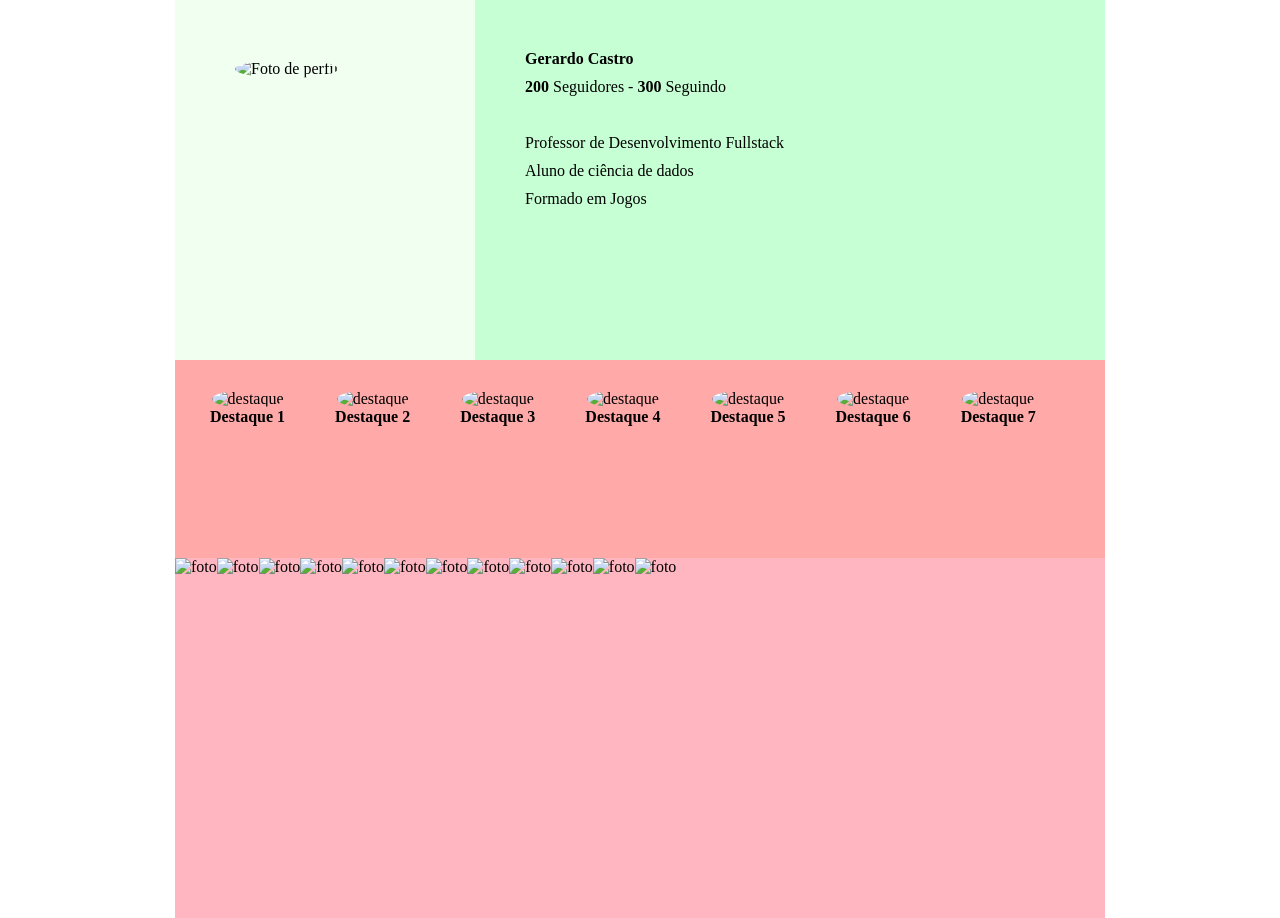
==== index.html @ 0845b9cc "Primeiro Commit" ====
<!DOCTYPE html>
<html lang="en">
<head>
    <meta charset="UTF-8">
    <meta name="viewport" content="width=device-width, initial-scale=1.0">
    <title>Instagram</title>
    <link rel="stylesheet" href="style.css">
</head>
<body>
    <div id="conteudo">
        <div id="info">
            <div id="foto">
                <img src="https://placehold.co/180" alt="Foto de perfil">
            </div>
            <div id="texto">
                <p><strong>Gerardo Castro</strong></p>
                <p><strong>200</strong> Seguidores - <strong>300</strong> Seguindo</p>
                <br>
                <p>Professor de Desenvolvimento Fullstack</p>
                <p>Aluno de ciência de dados</p>
                <p>Formado em Jogos</p>
            </div>
        </div>
        <div id="destaques">
            <div class="destaque">
                <img src="https://placehold.co/100" alt="destaque">
                <p><b>Destaque 1</b></p>
            </div>
            <div class="destaque">
                <img src="https://placehold.co/100" alt="destaque">
                <p><b>Destaque 2</b></p>
            </div>
            <div class="destaque">
                <img src="https://placehold.co/100" alt="destaque">
                <p><b>Destaque 3</b></p>
            </div>
            <div class="destaque">
                <img src="https://placehold.co/100" alt="destaque">
                <p><b>Destaque 4</b></p>
            </div>
            <div class="destaque">
                <img src="https://placehold.co/100" alt="destaque">
                <p><b>Destaque 5</b></p>
            </div>
            <div class="destaque">
                <img src="https://placehold.co/100" alt="destaque">
                <p><b>Destaque 6</b></p>
            </div>
            <div class="destaque">
                <img src="https://placehold.co/100" alt="destaque">
                <p><b>Destaque 7</b></p>
            </div>
            
        </div>
        <div id="feed">
            <div class="foto"><img src="https://placehold.co/310x400" alt="foto"></div>
            <div class="foto"><img src="https://placehold.co/310x400" alt="foto"></div>
            <div class="foto"><img src="https://placehold.co/310x400" alt="foto"></div>
            <div class="foto"><img src="https://placehold.co/310x400" alt="foto"></div>
            <div class="foto"><img src="https://placehold.co/310x400" alt="foto"></div>
            <div class="foto"><img src="https://placehold.co/310x400" alt="foto"></div>
            <div class="foto"><img src="https://placehold.co/310x400" alt="foto"></div>
            <div class="foto"><img src="https://placehold.co/310x400" alt="foto"></div>
            <div class="foto"><img src="https://placehold.co/310x400" alt="foto"></div>
            <div class="foto"><img src="https://placehold.co/310x400" alt="foto"></div>
            <div class="foto"><img src="https://placehold.co/310x400" alt="foto"></div>
            <div class="foto"><img src="https://placehold.co/310x400" alt="foto"></div>
        </div>
    </div>    
</body>
</html>
---- style.css ----
* {
  margin: 0;
  padding: 0;
  box-sizing: border-box;
}

#conteudo {
    width: 930px;
    /* height: 100vh; */
    margin: 0 auto;
    background-color: rgb(222, 238, 252);
}

#info {
    width: 100%;
    height: 40vh;
    background-color: cornsilk;
    display: flex;
}

#foto {
    width: 300px;
    background-color: honeydew;

    img {
        width: 180px;
        border-radius: 50%;
        margin: 60px;
    }
}

#texto {
    background-color: rgb(199, 255, 212);
    width: 630px;
    height: 40vh;
    padding: 40px;
    p {
        margin: 10px;
    }
}

#destaques {
    width: 100%;
    height: 22vh;
    background-color: rgb(255, 169, 169);
    display: flex;
    padding: 10px;
}

.destaque {
    padding: 20px 25px;
    text-align: center;
    img {
        width: 80px;
        border-radius: 50%;
    }
}

#feed {
    width: 100%;
    height: 40vh;
    background-color: lightpink;
    display: flex;
    flex-wrap: wrap;
    .foto {
        
    }
}
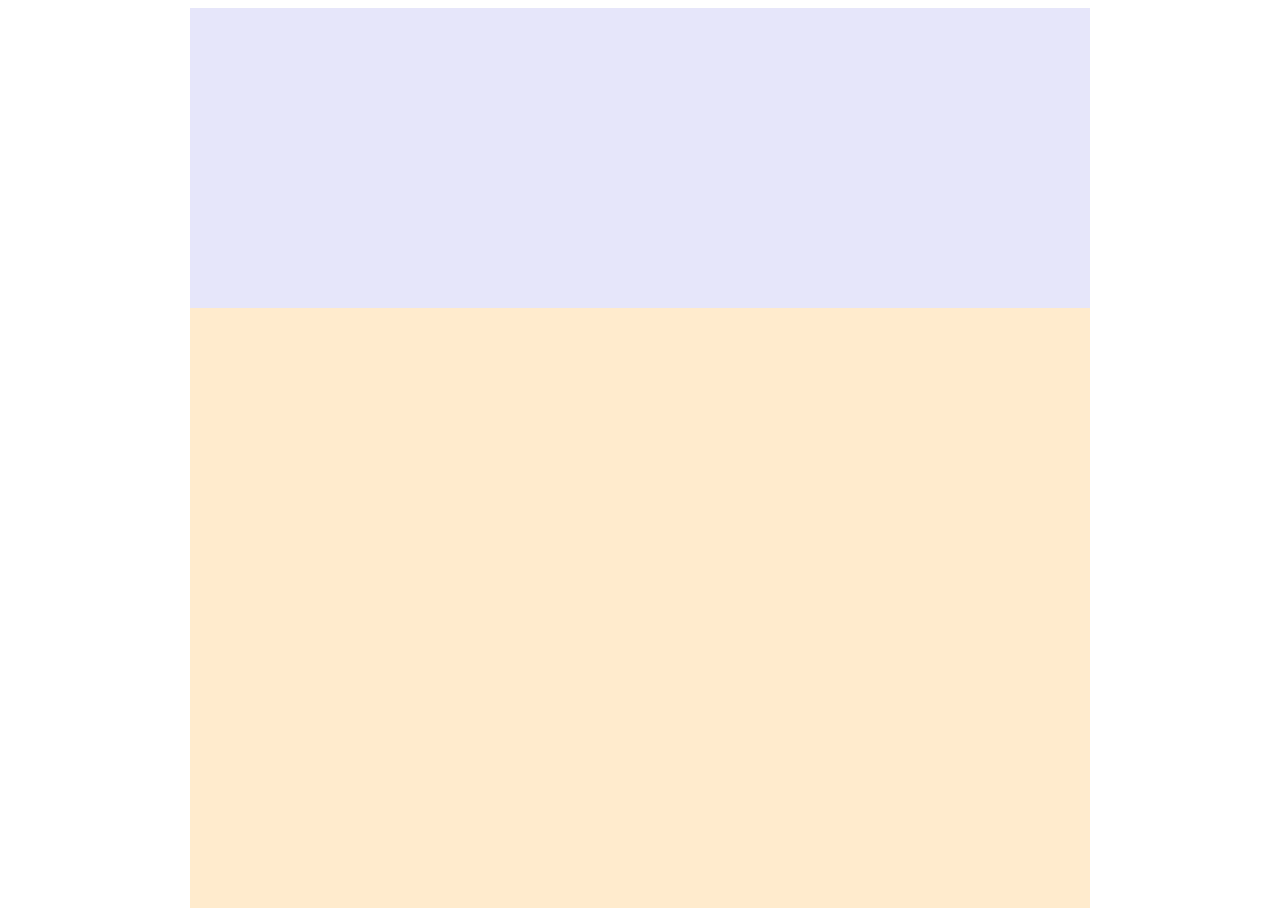
==== commit 1b541562: "primeira seção configurada" ====
--- a/index.html
+++ b/index.html
@@ -8,64 +8,9 @@
 </head>
 <body>
     <div id="conteudo">
-        <div id="info">
-            <div id="foto">
-                <img src="https://placehold.co/180" alt="Foto de perfil">
-            </div>
-            <div id="texto">
-                <p><strong>Gerardo Castro</strong></p>
-                <p><strong>200</strong> Seguidores - <strong>300</strong> Seguindo</p>
-                <br>
-                <p>Professor de Desenvolvimento Fullstack</p>
-                <p>Aluno de ciência de dados</p>
-                <p>Formado em Jogos</p>
-            </div>
-        </div>
-        <div id="destaques">
-            <div class="destaque">
-                <img src="https://placehold.co/100" alt="destaque">
-                <p><b>Destaque 1</b></p>
-            </div>
-            <div class="destaque">
-                <img src="https://placehold.co/100" alt="destaque">
-                <p><b>Destaque 2</b></p>
-            </div>
-            <div class="destaque">
-                <img src="https://placehold.co/100" alt="destaque">
-                <p><b>Destaque 3</b></p>
-            </div>
-            <div class="destaque">
-                <img src="https://placehold.co/100" alt="destaque">
-                <p><b>Destaque 4</b></p>
-            </div>
-            <div class="destaque">
-                <img src="https://placehold.co/100" alt="destaque">
-                <p><b>Destaque 5</b></p>
-            </div>
-            <div class="destaque">
-                <img src="https://placehold.co/100" alt="destaque">
-                <p><b>Destaque 6</b></p>
-            </div>
-            <div class="destaque">
-                <img src="https://placehold.co/100" alt="destaque">
-                <p><b>Destaque 7</b></p>
-            </div>
-            
-        </div>
-        <div id="feed">
-            <div class="foto"><img src="https://placehold.co/310x400" alt="foto"></div>
-            <div class="foto"><img src="https://placehold.co/310x400" alt="foto"></div>
-            <div class="foto"><img src="https://placehold.co/310x400" alt="foto"></div>
-            <div class="foto"><img src="https://placehold.co/310x400" alt="foto"></div>
-            <div class="foto"><img src="https://placehold.co/310x400" alt="foto"></div>
-            <div class="foto"><img src="https://placehold.co/310x400" alt="foto"></div>
-            <div class="foto"><img src="https://placehold.co/310x400" alt="foto"></div>
-            <div class="foto"><img src="https://placehold.co/310x400" alt="foto"></div>
-            <div class="foto"><img src="https://placehold.co/310x400" alt="foto"></div>
-            <div class="foto"><img src="https://placehold.co/310x400" alt="foto"></div>
-            <div class="foto"><img src="https://placehold.co/310x400" alt="foto"></div>
-            <div class="foto"><img src="https://placehold.co/310x400" alt="foto"></div>
-        </div>
-    </div>    
+        <div id="cabecalho"></div>
+        <div id="destaques"></div>
+        <div id="feed"></div>
+    </div>
 </body>
 </html>
--- a/style.css
+++ b/style.css
@@ -1,69 +1,12 @@
-* {
-  margin: 0;
-  padding: 0;
-  box-sizing: border-box;
+#conteudo {
+    width: 900px;
+    height: 900px;
+    background-color: blanchedalmond;
+    margin: 0 auto;
 }
 
-#conteudo {
-    width: 930px;
-    /* height: 100vh; */
-    margin: 0 auto;
-    background-color: rgb(222, 238, 252);
-}
-
-#info {
-    width: 100%;
-    height: 40vh;
-    background-color: cornsilk;
-    display: flex;
-}
-
-#foto {
-    width: 300px;
-    background-color: honeydew;
-
-    img {
-        width: 180px;
-        border-radius: 50%;
-        margin: 60px;
-    }
-}
-
-#texto {
-    background-color: rgb(199, 255, 212);
-    width: 630px;
-    height: 40vh;
-    padding: 40px;
-    p {
-        margin: 10px;
-    }
-}
-
-#destaques {
-    width: 100%;
-    height: 22vh;
-    background-color: rgb(255, 169, 169);
-    display: flex;
-    padding: 10px;
-}
-
-.destaque {
-    padding: 20px 25px;
-    text-align: center;
-    img {
-        width: 80px;
-        border-radius: 50%;
-    }
-}
-
-#feed {
-    width: 100%;
-    height: 40vh;
-    background-color: lightpink;
-    display: flex;
-    flex-wrap: wrap;
-    .foto {
-        
-    }
-}
-
+#cabecalho {
+    width: 900px;
+    height: 300px;
+    background-color: lavender;
+}
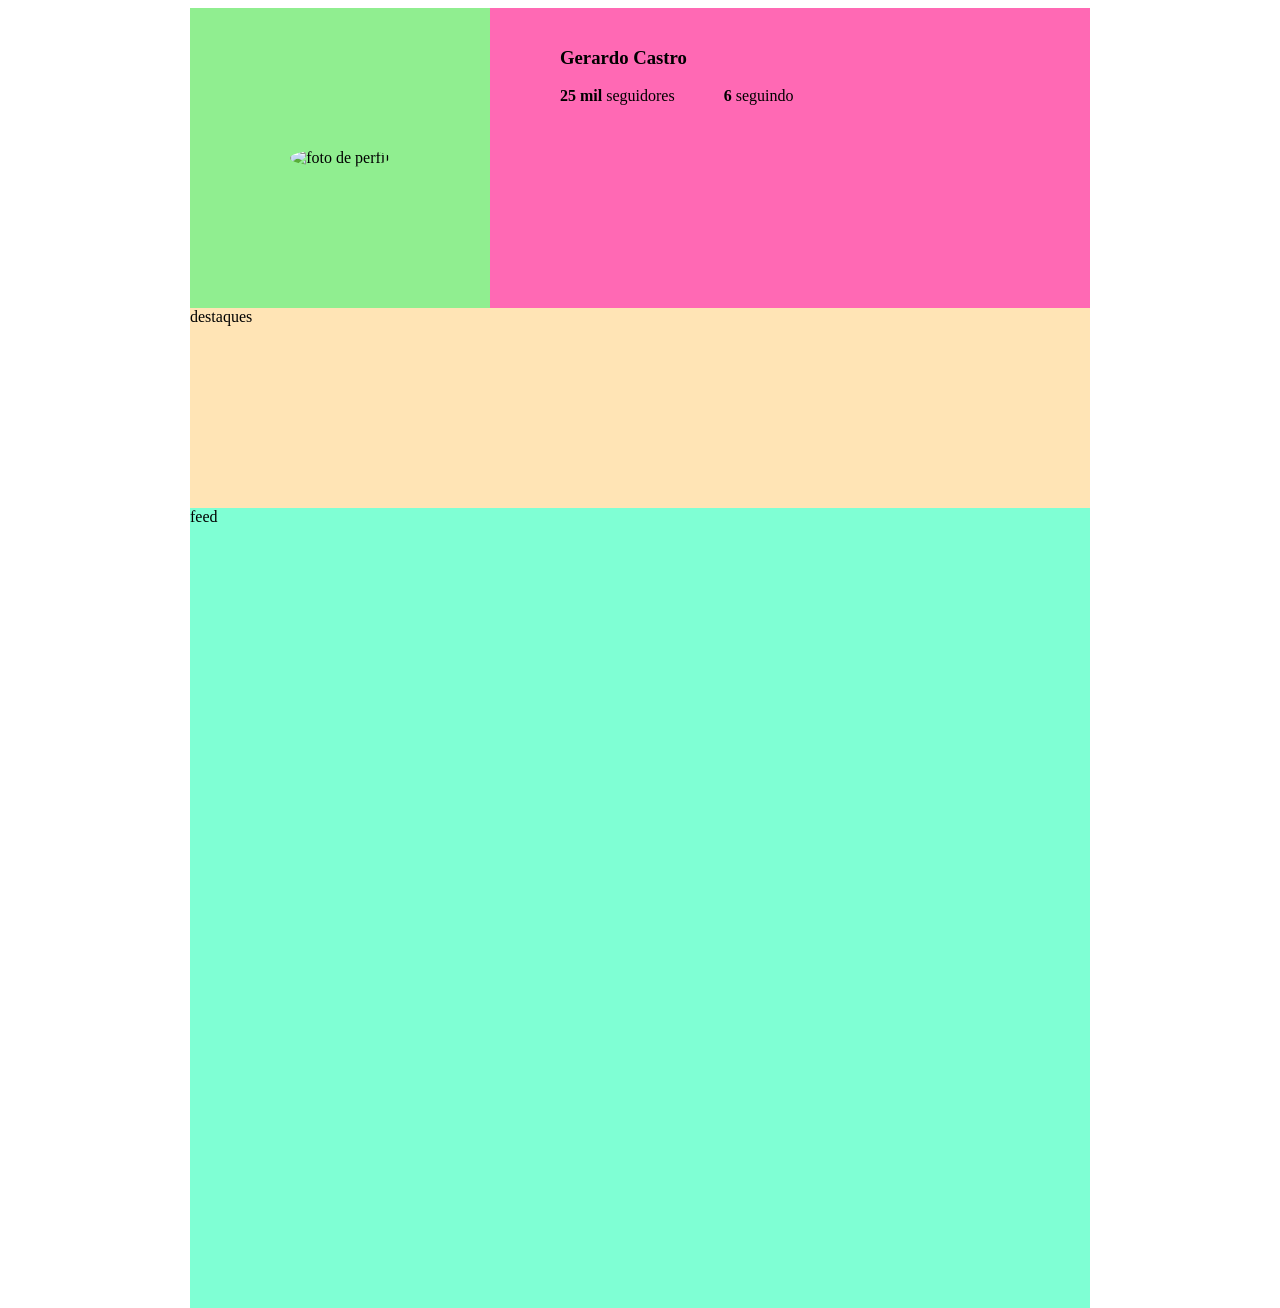
==== commit 9a78fe52: "foto de perfil e texto de perfil" ====
--- a/index.html
+++ b/index.html
@@ -1,16 +1,27 @@
 <!DOCTYPE html>
 <html lang="en">
+
 <head>
     <meta charset="UTF-8">
     <meta name="viewport" content="width=device-width, initial-scale=1.0">
     <title>Instagram</title>
     <link rel="stylesheet" href="style.css">
 </head>
+
 <body>
-    <div id="conteudo">
-        <div id="cabecalho"></div>
-        <div id="destaques"></div>
-        <div id="feed"></div>
+    <div class="secao" id="conteudo">
+        <div class="secao" id="cabecalho">
+            <div id="fotodeperfil">
+                <img src="https://placehold.co/200" alt="foto de perfil">
+            </div>
+            <div id="textodeperfil">
+                <h3>Gerardo Castro</h3>
+                <p><strong>25 mil</strong> <span id="seguidores">seguidores</span> <strong>6</strong> seguindo</p>
+            </div>
+        </div>
+        <div class="secao" id="destaques">destaques</div>
+        <div class="secao" id="feed">feed</div>
     </div>
 </body>
+
 </html>
--- a/style.css
+++ b/style.css
@@ -1,12 +1,51 @@
 #conteudo {
-    width: 900px;
     height: 900px;
     background-color: blanchedalmond;
     margin: 0 auto;
 }
 
 #cabecalho {
-    width: 900px;
     height: 300px;
     background-color: lavender;
+    display: flex;
+}
+
+#destaques {
+    height: 200px;
+    background-color: moccasin;
+}
+
+#feed {
+    height: 800px;
+    background-color: aquamarine;
+}
+
+.secao {
+    width: 900px;
+}
+
+#fotodeperfil {
+    width: 300px;
+    height: 300px;
+    background-color: lightgreen;
+    display: flex;
+    align-items: center;
+    justify-content: center;
+}
+
+#textodeperfil {
+    width: 600px;
+    height: 300px;
+    background-color: hotpink;
+    box-sizing: border-box;
+    padding: 20px 70px;
+}
+
+img {
+    border-radius: 50%;
+}
+
+#seguidores {
+    margin-right: 45px;
+    
 }
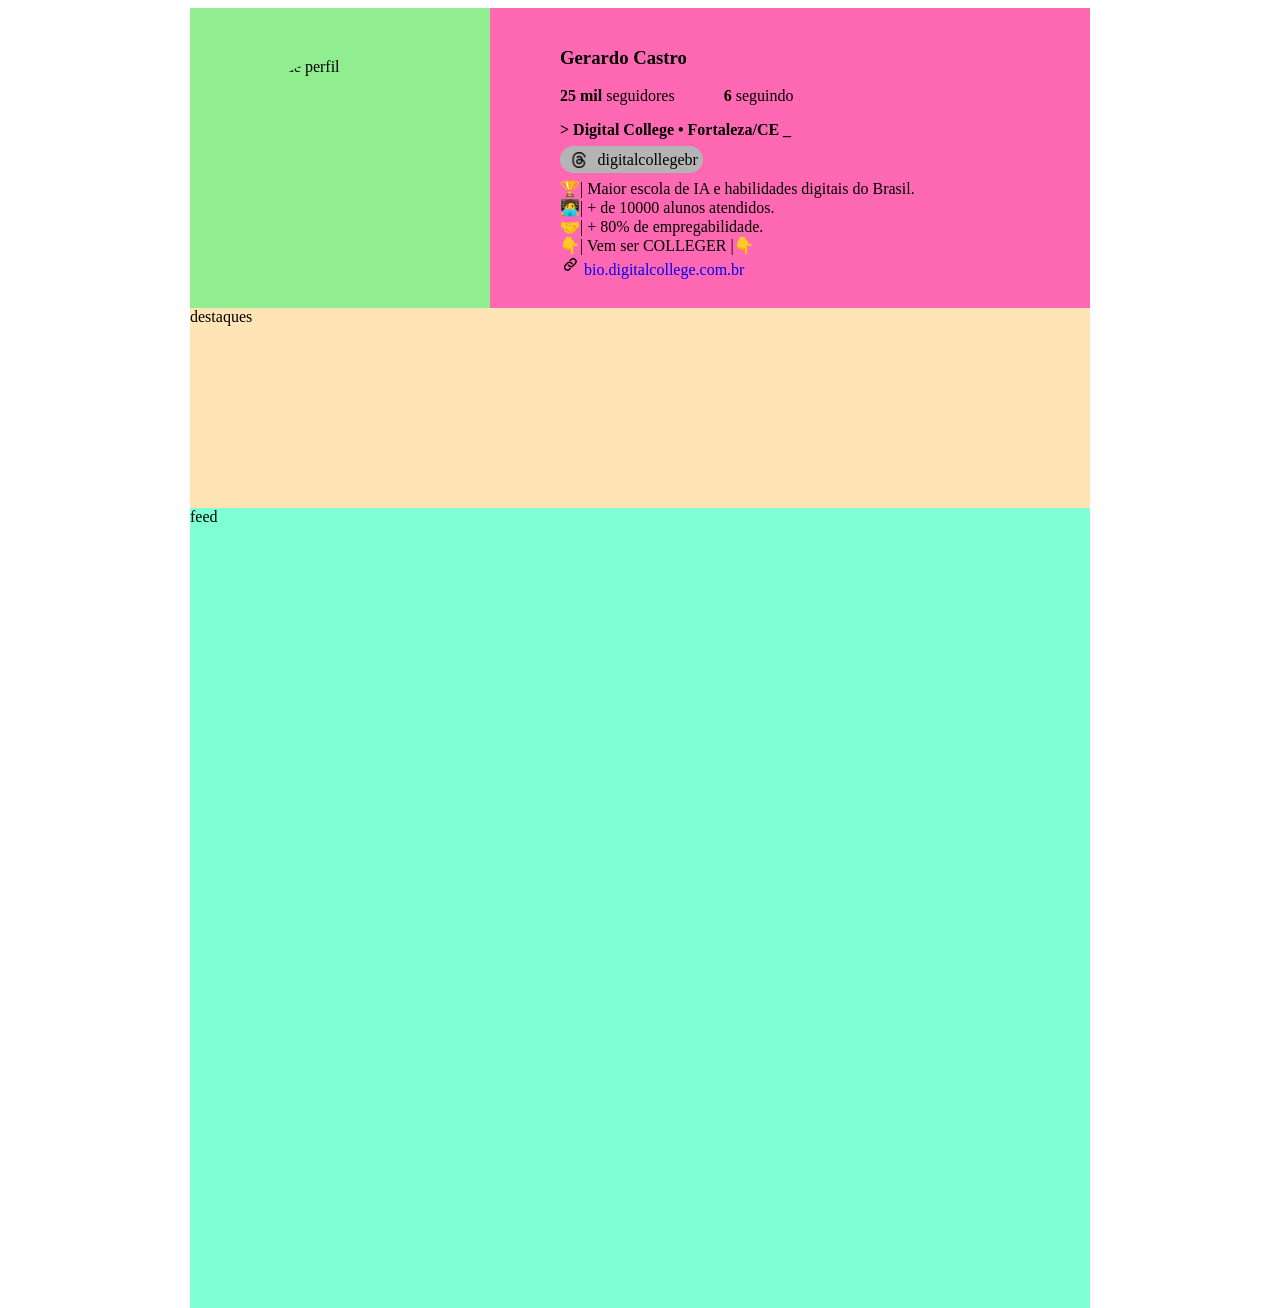
==== commit 8f9ffc82: "texto de perfil" ====
--- a/index.html
+++ b/index.html
@@ -17,6 +17,18 @@
             <div id="textodeperfil">
                 <h3>Gerardo Castro</h3>
                 <p><strong>25 mil</strong> <span id="seguidores">seguidores</span> <strong>6</strong> seguindo</p>
+                <p class="quasejuntinho"><b>> Digital College • Fortaleza/CE _</b></p>
+                <p class="juntinhos" id="paidapill">
+                    <span id="pill">
+                        <img src="Threads-Logo.png" alt="threads-logo" height="16">
+                        digitalcollegebr</span>
+                </p>
+                <p class="juntinhos">🏆| Maior escola de IA e habilidades digitais do Brasil.</p>
+                <p class="juntinhos">🧑‍💻| + de 10000 alunos atendidos.</p>
+                <p class="juntinhos">🤝| + 80% de empregabilidade.</p>
+                <p class="juntinhos">👇| Vem ser COLLEGER |👇</p>
+                <a class="juntinhos" href="bio.digitalcollege.com.br">
+                    <i id="icone-link"></i> bio.digitalcollege.com.br</a>
             </div>
         </div>
         <div class="secao" id="destaques">destaques</div>
--- a/style.css
+++ b/style.css
@@ -41,11 +41,47 @@
     padding: 20px 70px;
 }
 
-img {
+#fotodeperfil img {
     border-radius: 50%;
+    width: 200px;
+    height: 200px;
 }
 
 #seguidores {
     margin-right: 45px;
-    
+}
+
+.juntinhos {
+    margin: 0;
+}
+
+.quasejuntinho {
+    margin-bottom: 0;
+}
+
+#pill {
+    background-color: rgb(180, 180, 180);
+    border-radius: 15px;
+    padding: 5px;
+
+    img {
+        position: relative;
+        top: 3px;
+    }
+}
+
+#paidapill {
+    margin: 10px 0;
+}
+
+#icone-link {
+    width: 20px;
+    height: 20px;
+    display: inline-block;
+    background-size: 20px;
+    background-image: url('link-icon-png-14.png');
+}
+
+a {
+    text-decoration: none;
 }
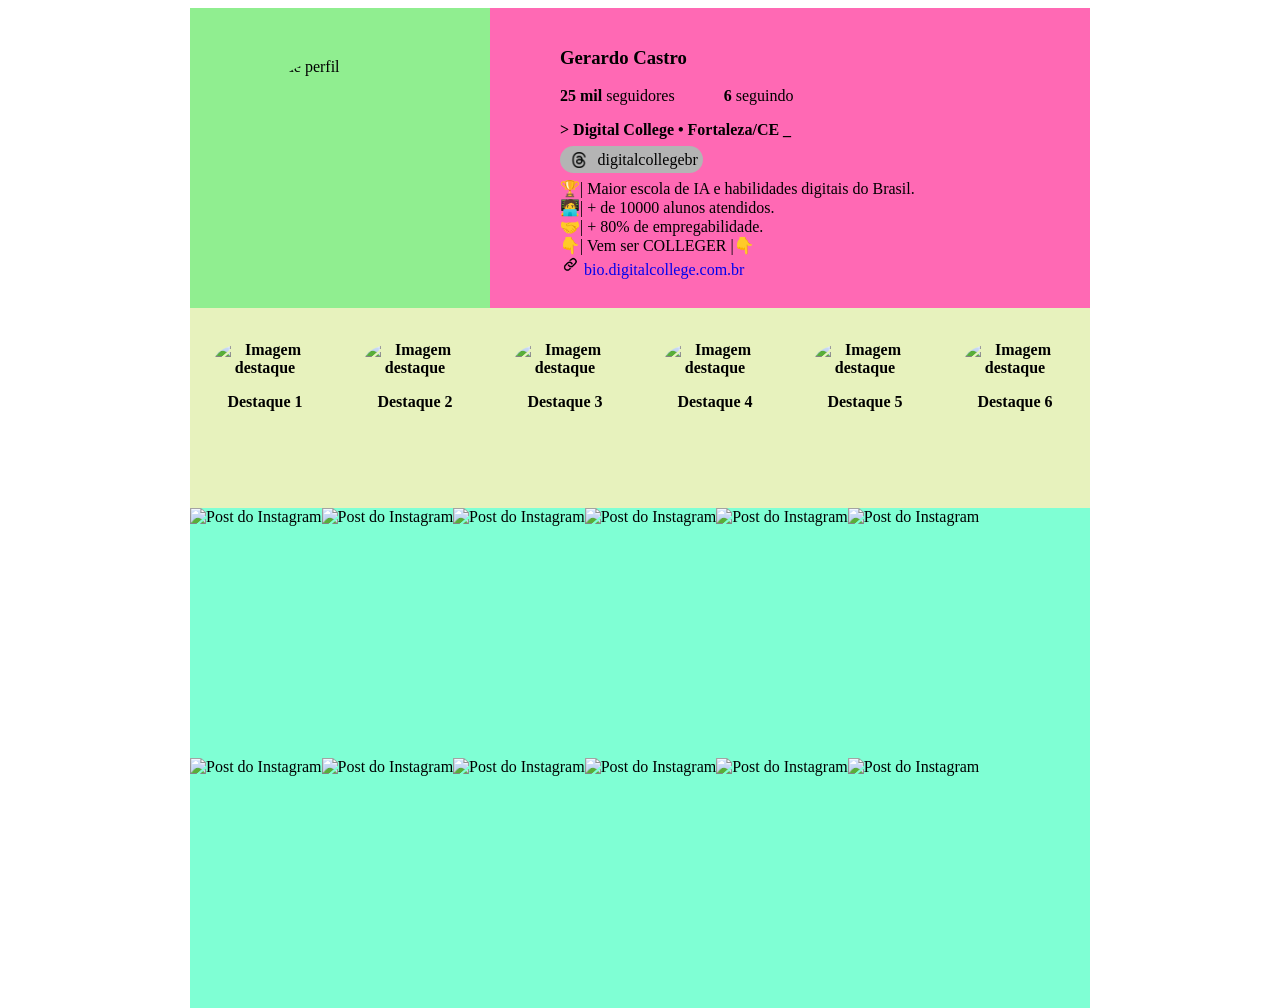
==== commit d33293cf: "Destaques e Feed" ====
--- a/index.html
+++ b/index.html
@@ -1,5 +1,5 @@
 <!DOCTYPE html>
-<html lang="en">
+<html lang="pt-br">
 
 <head>
     <meta charset="UTF-8">
@@ -28,11 +28,50 @@
                 <p class="juntinhos">🤝| + 80% de empregabilidade.</p>
                 <p class="juntinhos">👇| Vem ser COLLEGER |👇</p>
                 <a class="juntinhos" href="bio.digitalcollege.com.br">
-                    <i id="icone-link"></i> bio.digitalcollege.com.br</a>
+                    <i id="icone-link"></i> bio.digitalcollege.com.br
+                </a>
             </div>
         </div>
-        <div class="secao" id="destaques">destaques</div>
-        <div class="secao" id="feed">feed</div>
+        <div class="secao" id="destaques">
+            <div class="destaque">
+                <img src="https://placehold.co/100x100" alt="Imagem destaque">
+                <p>Destaque 1</p>
+            </div>
+            <div class="destaque">
+                <img src="https://placehold.co/100x100" alt="Imagem destaque">
+                <p>Destaque 2</p>
+            </div>
+            <div class="destaque">
+                <img src="https://placehold.co/100x100" alt="Imagem destaque">
+                <p>Destaque 3</p>
+            </div>
+            <div class="destaque">
+                <img src="https://placehold.co/100x100" alt="Imagem destaque">
+                <p>Destaque 4</p>
+            </div>
+            <div class="destaque">
+                <img src="https://placehold.co/100x100" alt="Imagem destaque">
+                <p>Destaque 5</p>
+            </div>
+            <div class="destaque">
+                <img src="https://placehold.co/100x100" alt="Imagem destaque">
+                <p>Destaque 6</p>
+            </div>
+        </div>
+        <div class="secao" id="feed">
+            <div class="post"><img src="https://placehold.co/290x400" alt="Post do Instagram"></div>
+            <div class="post"><img src="https://placehold.co/290x400" alt="Post do Instagram"></div>
+            <div class="post"><img src="https://placehold.co/290x400" alt="Post do Instagram"></div>
+            <div class="post"><img src="https://placehold.co/290x400" alt="Post do Instagram"></div>
+            <div class="post"><img src="https://placehold.co/290x400" alt="Post do Instagram"></div>
+            <div class="post"><img src="https://placehold.co/290x400" alt="Post do Instagram"></div>
+            <div class="post"><img src="https://placehold.co/290x400" alt="Post do Instagram"></div>
+            <div class="post"><img src="https://placehold.co/290x400" alt="Post do Instagram"></div>
+            <div class="post"><img src="https://placehold.co/290x400" alt="Post do Instagram"></div>
+            <div class="post"><img src="https://placehold.co/290x400" alt="Post do Instagram"></div>
+            <div class="post"><img src="https://placehold.co/290x400" alt="Post do Instagram"></div>
+            <div class="post"><img src="https://placehold.co/290x400" alt="Post do Instagram"></div>
+        </div>
     </div>
 </body>
 
--- a/style.css
+++ b/style.css
@@ -13,6 +13,7 @@
 #destaques {
     height: 200px;
     background-color: moccasin;
+    display: flex;
 }
 
 #feed {
@@ -84,4 +85,24 @@
 
 a {
     text-decoration: none;
+}
+
+.destaque {
+    height: 200px;
+    width: 150px;
+    background-color: rgb(231, 242, 189);
+    padding: 33px 25px;
+    box-sizing: border-box;
+    text-align: center;
+    font-weight: 600;
+
+    img {
+        border-radius: 50%;
+    }
+}
+
+#feed {
+    display: flex;
+    flex-wrap: wrap;
+    height: 500px;
 }
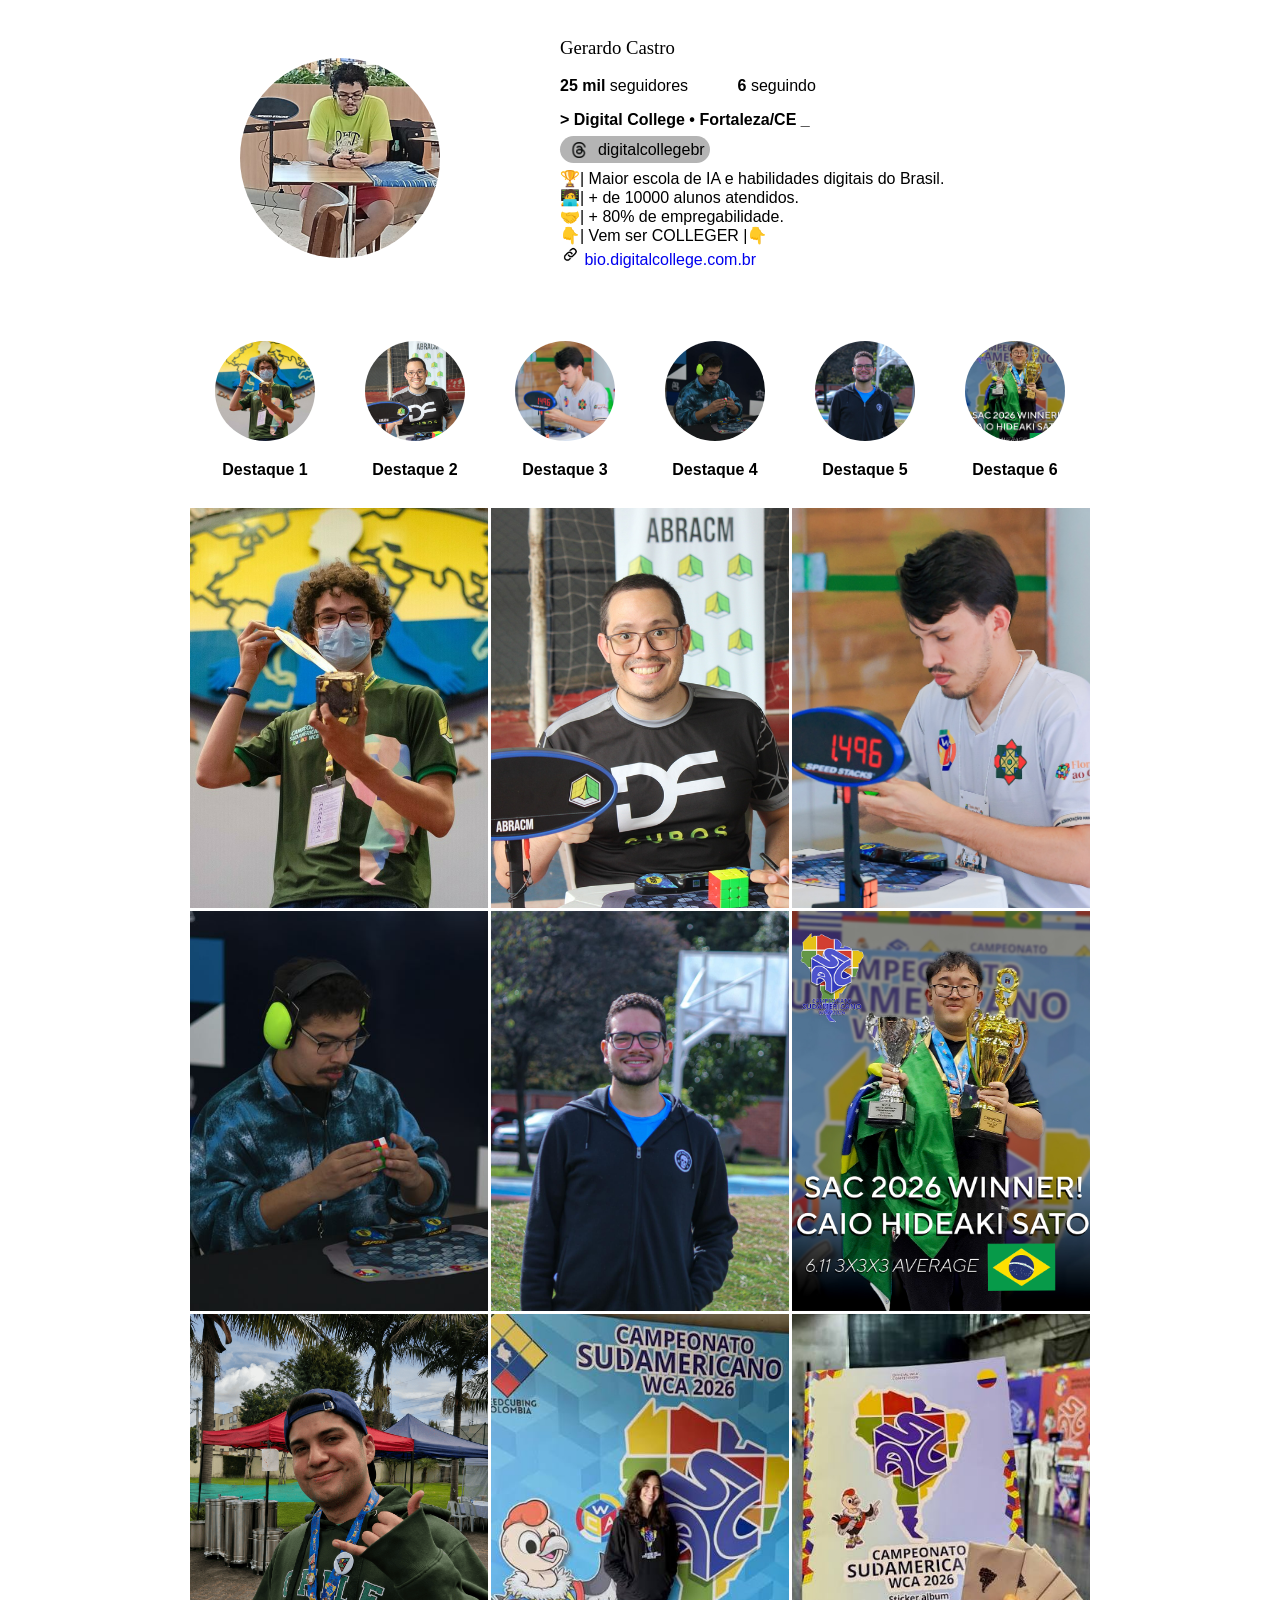
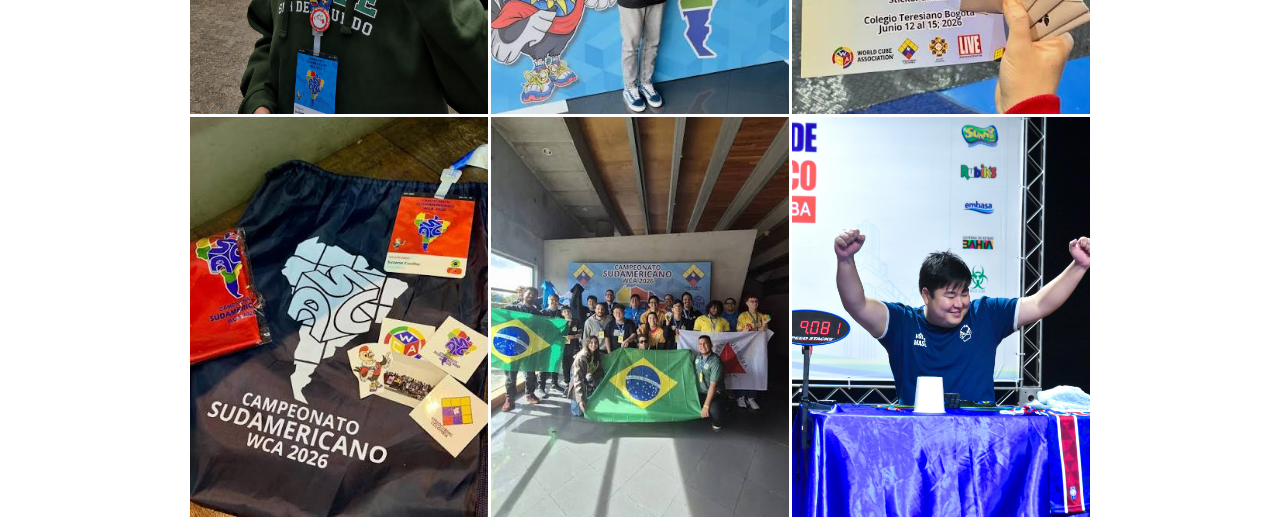
==== commit 49488f34: "finalizamos o site" ====
--- a/index.html
+++ b/index.html
@@ -2,17 +2,21 @@
 <html lang="pt-br">
 
 <head>
+    <link rel="preconnect" href="https://fonts.googleapis.com">
+    <link rel="preconnect" href="https://fonts.gstatic.com" crossorigin>
+    <link href="https://fonts.googleapis.com/css2?family=Permanent+Marker&family=UnifrakturMaguntia&display=swap" rel="stylesheet">
     <meta charset="UTF-8">
     <meta name="viewport" content="width=device-width, initial-scale=1.0">
     <title>Instagram</title>
     <link rel="stylesheet" href="style.css">
+    
 </head>
 
 <body>
     <div class="secao" id="conteudo">
         <div class="secao" id="cabecalho">
             <div id="fotodeperfil">
-                <img src="https://placehold.co/200" alt="foto de perfil">
+                <img src="imagens/demnxhqx9niicv0qrow2nn7o55xg.jpg" alt="foto de perfil">
             </div>
             <div id="textodeperfil">
                 <h3>Gerardo Castro</h3>
@@ -34,43 +38,47 @@
         </div>
         <div class="secao" id="destaques">
             <div class="destaque">
-                <img src="https://placehold.co/100x100" alt="Imagem destaque">
+                <img src="imagens/1666149618.jpg" alt="Imagem destaque">
                 <p>Destaque 1</p>
             </div>
             <div class="destaque">
-                <img src="https://placehold.co/100x100" alt="Imagem destaque">
+                <img src="imagens/1707234969.jpg" alt="Imagem destaque">
                 <p>Destaque 2</p>
             </div>
             <div class="destaque">
-                <img src="https://placehold.co/100x100" alt="Imagem destaque">
+                <img src="imagens/8dlv43lvkflvak1109nmsfam60ao.jpg" alt="Imagem destaque">
                 <p>Destaque 3</p>
             </div>
             <div class="destaque">
-                <img src="https://placehold.co/100x100" alt="Imagem destaque">
+                <img src="imagens/90e2yrpcwqpw7p2szbnr8mu7uqdp.jpg" alt="Imagem destaque">
                 <p>Destaque 4</p>
             </div>
             <div class="destaque">
-                <img src="https://placehold.co/100x100" alt="Imagem destaque">
+                <img src="imagens/eotj4h1msof97uyo042hebqklqcf.jpg" alt="Imagem destaque">
                 <p>Destaque 5</p>
             </div>
             <div class="destaque">
-                <img src="https://placehold.co/100x100" alt="Imagem destaque">
+                <img src="imagens/HK8YvvHbMAA1kE8.jpg" alt="Imagem destaque">
                 <p>Destaque 6</p>
+            </div>
+            <div class="destaque">
+                <img src="imagens/ie10jjyo1yw3egxyetloz8v48cmb.png" alt="Imagem destaque">
+                <p>Destaque 7</p>
             </div>
         </div>
         <div class="secao" id="feed">
-            <div class="post"><img src="https://placehold.co/290x400" alt="Post do Instagram"></div>
-            <div class="post"><img src="https://placehold.co/290x400" alt="Post do Instagram"></div>
-            <div class="post"><img src="https://placehold.co/290x400" alt="Post do Instagram"></div>
-            <div class="post"><img src="https://placehold.co/290x400" alt="Post do Instagram"></div>
-            <div class="post"><img src="https://placehold.co/290x400" alt="Post do Instagram"></div>
-            <div class="post"><img src="https://placehold.co/290x400" alt="Post do Instagram"></div>
-            <div class="post"><img src="https://placehold.co/290x400" alt="Post do Instagram"></div>
-            <div class="post"><img src="https://placehold.co/290x400" alt="Post do Instagram"></div>
-            <div class="post"><img src="https://placehold.co/290x400" alt="Post do Instagram"></div>
-            <div class="post"><img src="https://placehold.co/290x400" alt="Post do Instagram"></div>
-            <div class="post"><img src="https://placehold.co/290x400" alt="Post do Instagram"></div>
-            <div class="post"><img src="https://placehold.co/290x400" alt="Post do Instagram"></div>
+            <img src="imagens/1666149618.jpg" alt="Post do Instagram">
+            <img src="imagens/1707234969.jpg" alt="Post do Instagram">
+            <img src="imagens/8dlv43lvkflvak1109nmsfam60ao.jpg" alt="Post do Instagram">
+            <img src="imagens/90e2yrpcwqpw7p2szbnr8mu7uqdp.jpg" alt="Post do Instagram">
+            <img src="imagens/eotj4h1msof97uyo042hebqklqcf.jpg" alt="Post do Instagram">
+            <img src="imagens/HK8YvvHbMAA1kE8.jpg" alt="Post do Instagram">
+            <img src="imagens/ie10jjyo1yw3egxyetloz8v48cmb.png" alt="Post do Instagram">
+            <img src="imagens/images (1).jpg" alt="Post do Instagram">
+            <img src="imagens/images (2).jpg" alt="Post do Instagram">
+            <img src="imagens/images (3).jpg" alt="Post do Instagram">
+            <img src="imagens/images.jpg" alt="Post do Instagram">
+            <img src="imagens/o4fc6rxgkiodjvl6qbbk2hye0orn.jpg" alt="Post do Instagram">
         </div>
     </div>
 </body>
--- a/style.css
+++ b/style.css
@@ -1,24 +1,26 @@
 #conteudo {
     height: 900px;
-    background-color: blanchedalmond;
+    /* background-color: blanchedalmond; */
     margin: 0 auto;
 }
 
 #cabecalho {
     height: 300px;
-    background-color: lavender;
+    /* background-color: lavender; */
     display: flex;
 }
 
 #destaques {
     height: 200px;
-    background-color: moccasin;
+    /* background-color: moccasin; */
     display: flex;
+    overflow-y: hidden;
+    overflow-x: scroll;
 }
 
 #feed {
     height: 800px;
-    background-color: aquamarine;
+    /* background-color: aquamarine; */
 }
 
 .secao {
@@ -28,7 +30,7 @@
 #fotodeperfil {
     width: 300px;
     height: 300px;
-    background-color: lightgreen;
+    /* background-color: lightgreen; */
     display: flex;
     align-items: center;
     justify-content: center;
@@ -37,9 +39,15 @@
 #textodeperfil {
     width: 600px;
     height: 300px;
-    background-color: hotpink;
+    /* background-color: hotpink; */
     box-sizing: border-box;
-    padding: 20px 70px;
+    padding: 10px 70px;
+
+    h3 {
+        font-family: "Permanent Marker", cursive;
+        font-weight: 400;
+        font-style: normal;
+    }
 }
 
 #fotodeperfil img {
@@ -90,14 +98,17 @@
 .destaque {
     height: 200px;
     width: 150px;
-    background-color: rgb(231, 242, 189);
+    /* background-color: rgb(231, 242, 189); */
     padding: 33px 25px;
     box-sizing: border-box;
     text-align: center;
     font-weight: 600;
 
     img {
+        width: 100px;
+        height: 100px;
         border-radius: 50%;
+        object-fit: cover;
     }
 }
 
@@ -105,4 +116,15 @@
     display: flex;
     flex-wrap: wrap;
     height: 500px;
+    gap: 3px;
+   
+    img {
+        height: 400px;
+        width: 298px;
+        object-fit: cover;
+    }
+}
+
+* {
+    font-family: 'Gill Sans', 'Gill Sans MT', Calibri, 'Trebuchet MS', sans-serif;
 }
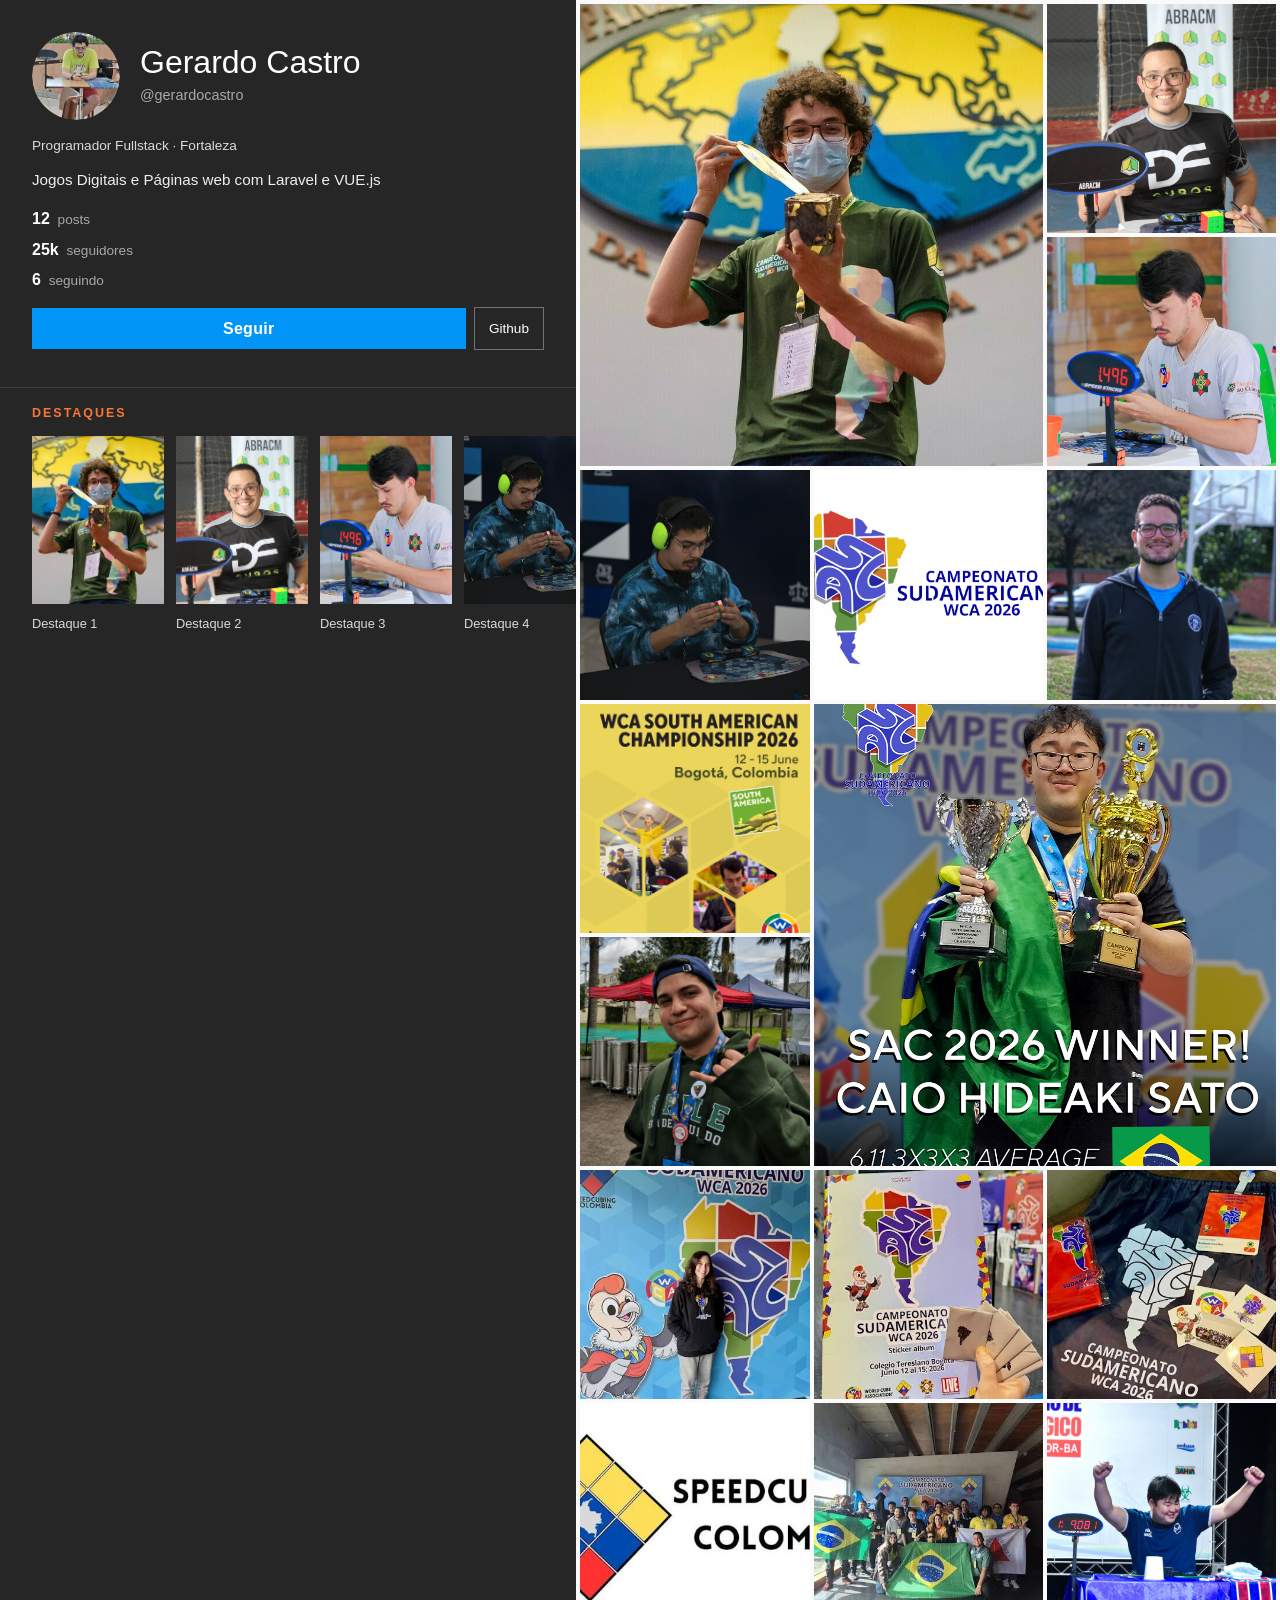
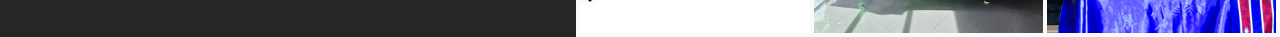
==== commit e03586a8: "refactor" ====
--- a/index.html
+++ b/index.html
@@ -1,86 +1,265 @@
 <!DOCTYPE html>
-<html lang="pt-br">
+<html lang="pt-BR">
 
 <head>
-    <link rel="preconnect" href="https://fonts.googleapis.com">
-    <link rel="preconnect" href="https://fonts.gstatic.com" crossorigin>
-    <link href="https://fonts.googleapis.com/css2?family=Permanent+Marker&family=UnifrakturMaguntia&display=swap" rel="stylesheet">
     <meta charset="UTF-8">
     <meta name="viewport" content="width=device-width, initial-scale=1.0">
-    <title>Instagram</title>
+    <title>Gerardo Castro</title>
     <link rel="stylesheet" href="style.css">
-    
 </head>
 
 <body>
-    <div class="secao" id="conteudo">
-        <div class="secao" id="cabecalho">
-            <div id="fotodeperfil">
-                <img src="imagens/demnxhqx9niicv0qrow2nn7o55xg.jpg" alt="foto de perfil">
+    <div class="pagina" id="topo">
+        <div class="barra-lateral">
+            <aside class="painel">
+                <div class="painel-topo">
+                    <div class="identidade">
+                        <a class="foto-perfil" href="#perfil-ampliado" aria-label="Ver foto de perfil ampliada">
+                            <img src="imagens/demnxhqx9niicv0qrow2nn7o55xg.jpg" alt="Foto de perfil" width="160"
+                                height="160">
+                        </a>
+                        <div class="identidade-texto">
+                            <h1>Gerardo Castro</h1>
+                            <p class="usuario">@gerardocastro</p>
+                        </div>
+                    </div>
+                    <p class="local">Programador Fullstack · Fortaleza</p>
+                    <p class="bio">Jogos Digitais e Páginas web com Laravel e VUE.js</p>
+
+                    <ul class="estatisticas">
+                        <li><b>12</b> posts</li>
+                        <li><b>25k</b> seguidores</li>
+                        <li><b>6</b> seguindo</li>
+                    </ul>
+
+                    <div class="acoes">
+                        <button type="button" class="primario">Seguir</button>
+                        <a href="https://github.com/lenerdz">Github</a>
+                    </div>
+                </div>
+
+                <section class="destaques" aria-label="Destaques">
+                    <h2>Destaques</h2>
+                    <div class="destaques-janela">
+                        <div class="destaques-trilha">
+                            <a href="#" class="destaque">
+                                <img src="imagens/1666149618.jpg" alt="" width="280" height="360">
+                                <span>Destaque 1</span>
+                            </a>
+                            <a href="#" class="destaque">
+                                <img src="imagens/1707234969.jpg" alt="" width="280" height="360">
+                                <span>Destaque 2</span>
+                            </a>
+                            <a href="#" class="destaque">
+                                <img src="imagens/8dlv43lvkflvak1109nmsfam60ao.jpg" alt="" width="280" height="360">
+                                <span>Destaque 3</span>
+                            </a>
+                            <a href="#" class="destaque">
+                                <img src="imagens/90e2yrpcwqpw7p2szbnr8mu7uqdp.jpg" alt="" width="280" height="360">
+                                <span>Destaque 4</span>
+                            </a>
+                            <a href="#" class="destaque">
+                                <img src="imagens/CompiladoHorizontalDL.png" alt="" width="280" height="360">
+                                <span>Destaque 5</span>
+                            </a>
+                            <a href="#" class="destaque">
+                                <img src="imagens/eotj4h1msof97uyo042hebqklqcf.jpg" alt="" width="280" height="360">
+                                <span>Destaque 6</span>
+                            </a>
+                            <a href="#" class="destaque">
+                                <img src="imagens/1666149618.jpg" alt="" width="280" height="360">
+                                <span>Destaque 1</span>
+                            </a>
+                            <a href="#" class="destaque">
+                                <img src="imagens/1707234969.jpg" alt="" width="280" height="360">
+                                <span>Destaque 2</span>
+                            </a>
+                            <a href="#" class="destaque">
+                                <img src="imagens/8dlv43lvkflvak1109nmsfam60ao.jpg" alt="" width="280" height="360">
+                                <span>Destaque 3</span>
+                            </a>
+                            <a href="#" class="destaque">
+                                <img src="imagens/90e2yrpcwqpw7p2szbnr8mu7uqdp.jpg" alt="" width="280" height="360">
+                                <span>Destaque 4</span>
+                            </a>
+                            <a href="#" class="destaque">
+                                <img src="imagens/CompiladoHorizontalDL.png" alt="" width="280" height="360">
+                                <span>Destaque 5</span>
+                            </a>
+                            <a href="#" class="destaque">
+                                <img src="imagens/eotj4h1msof97uyo042hebqklqcf.jpg" alt="" width="280" height="360">
+                                <span>Destaque 6</span>
+                            </a>
+                        </div>
+                    </div>
+                </section>
+            </aside>
+        </div>
+
+        <main class="conteudo">
+            <div class="grade">
+                <a class="celula celula--ampla" href="#foto-01">
+                    <img src="imagens/1666149618.jpg" alt="Publicação 1">
+                </a>
+                <a class="celula" href="#foto-02">
+                    <img src="imagens/1707234969.jpg" alt="Publicação 2">
+                </a>
+                <a class="celula" href="#foto-03">
+                    <img src="imagens/8dlv43lvkflvak1109nmsfam60ao.jpg" alt="Publicação 3">
+                </a>
+                <a class="celula" href="#foto-04">
+                    <img src="imagens/90e2yrpcwqpw7p2szbnr8mu7uqdp.jpg" alt="Publicação 4">
+                </a>
+                <a class="celula" href="#foto-05">
+                    <img src="imagens/CompiladoHorizontalDL.png" alt="Publicação 5">
+                </a>
+                <a class="celula" href="#foto-06">
+                    <img src="imagens/eotj4h1msof97uyo042hebqklqcf.jpg" alt="Publicação 6">
+                </a>
+                <a class="celula" href="#foto-07">
+                    <img src="imagens/G_F9f8zXkAAkzvy.jpg" alt="Publicação 7">
+                </a>
+                <a class="celula celula--ampla" href="#foto-08">
+                    <img src="imagens/HK8YvvHbMAA1kE8.jpg" alt="Publicação 8">
+                </a>
+                <a class="celula" href="#foto-09">
+                    <img src="imagens/ie10jjyo1yw3egxyetloz8v48cmb.png" alt="Publicação 9">
+                </a>
+                <a class="celula" href="#foto-10">
+                    <img src="imagens/images (1).jpg" alt="Publicação 10">
+                </a>
+                <a class="celula" href="#foto-11">
+                    <img src="imagens/images (2).jpg" alt="Publicação 11">
+                </a>
+                <a class="celula" href="#foto-12">
+                    <img src="imagens/images (3).jpg" alt="Publicação 12">
+                </a>
+                <a class="celula" href="#foto-13">
+                    <img src="imagens/images (4).jpg" alt="Publicação 13">
+                </a>
+                <a class="celula" href="#foto-14">
+                    <img src="imagens/images.jpg" alt="Publicação 14">
+                </a>
+                <a class="celula" href="#foto-15">
+                    <img src="imagens/o4fc6rxgkiodjvl6qbbk2hye0orn.jpg" alt="Publicação 15">
+                </a>
             </div>
-            <div id="textodeperfil">
-                <h3>Gerardo Castro</h3>
-                <p><strong>25 mil</strong> <span id="seguidores">seguidores</span> <strong>6</strong> seguindo</p>
-                <p class="quasejuntinho"><b>> Digital College • Fortaleza/CE _</b></p>
-                <p class="juntinhos" id="paidapill">
-                    <span id="pill">
-                        <img src="Threads-Logo.png" alt="threads-logo" height="16">
-                        digitalcollegebr</span>
-                </p>
-                <p class="juntinhos">🏆| Maior escola de IA e habilidades digitais do Brasil.</p>
-                <p class="juntinhos">🧑‍💻| + de 10000 alunos atendidos.</p>
-                <p class="juntinhos">🤝| + 80% de empregabilidade.</p>
-                <p class="juntinhos">👇| Vem ser COLLEGER |👇</p>
-                <a class="juntinhos" href="bio.digitalcollege.com.br">
-                    <i id="icone-link"></i> bio.digitalcollege.com.br
-                </a>
-            </div>
-        </div>
-        <div class="secao" id="destaques">
-            <div class="destaque">
-                <img src="imagens/1666149618.jpg" alt="Imagem destaque">
-                <p>Destaque 1</p>
-            </div>
-            <div class="destaque">
-                <img src="imagens/1707234969.jpg" alt="Imagem destaque">
-                <p>Destaque 2</p>
-            </div>
-            <div class="destaque">
-                <img src="imagens/8dlv43lvkflvak1109nmsfam60ao.jpg" alt="Imagem destaque">
-                <p>Destaque 3</p>
-            </div>
-            <div class="destaque">
-                <img src="imagens/90e2yrpcwqpw7p2szbnr8mu7uqdp.jpg" alt="Imagem destaque">
-                <p>Destaque 4</p>
-            </div>
-            <div class="destaque">
-                <img src="imagens/eotj4h1msof97uyo042hebqklqcf.jpg" alt="Imagem destaque">
-                <p>Destaque 5</p>
-            </div>
-            <div class="destaque">
-                <img src="imagens/HK8YvvHbMAA1kE8.jpg" alt="Imagem destaque">
-                <p>Destaque 6</p>
-            </div>
-            <div class="destaque">
-                <img src="imagens/ie10jjyo1yw3egxyetloz8v48cmb.png" alt="Imagem destaque">
-                <p>Destaque 7</p>
-            </div>
-        </div>
-        <div class="secao" id="feed">
-            <img src="imagens/1666149618.jpg" alt="Post do Instagram">
-            <img src="imagens/1707234969.jpg" alt="Post do Instagram">
-            <img src="imagens/8dlv43lvkflvak1109nmsfam60ao.jpg" alt="Post do Instagram">
-            <img src="imagens/90e2yrpcwqpw7p2szbnr8mu7uqdp.jpg" alt="Post do Instagram">
-            <img src="imagens/eotj4h1msof97uyo042hebqklqcf.jpg" alt="Post do Instagram">
-            <img src="imagens/HK8YvvHbMAA1kE8.jpg" alt="Post do Instagram">
-            <img src="imagens/ie10jjyo1yw3egxyetloz8v48cmb.png" alt="Post do Instagram">
-            <img src="imagens/images (1).jpg" alt="Post do Instagram">
-            <img src="imagens/images (2).jpg" alt="Post do Instagram">
-            <img src="imagens/images (3).jpg" alt="Post do Instagram">
-            <img src="imagens/images.jpg" alt="Post do Instagram">
-            <img src="imagens/o4fc6rxgkiodjvl6qbbk2hye0orn.jpg" alt="Post do Instagram">
-        </div>
+        </main>
+    </div>
+
+    <div class="popup popup--redondo" id="perfil-ampliado">
+        <a class="popup-fundo" href="#topo" aria-label="Fechar"></a>
+        <figure class="popup-caixa">
+            <a class="popup-fechar" href="#topo" aria-label="Fechar">&times;</a>
+            <img src="imagens/demnxhqx9niicv0qrow2nn7o55xg.jpg" alt="Foto de perfil ampliada">
+        </figure>
+    </div>
+
+    <div class="popup" id="foto-01">
+        <a class="popup-fundo" href="#topo" aria-label="Fechar"></a>
+        <figure class="popup-caixa">
+            <a class="popup-fechar" href="#topo" aria-label="Fechar">&times;</a>
+            <img src="imagens/1666149618.jpg" alt="Publicação 1">
+        </figure>
+    </div>
+    <div class="popup" id="foto-02">
+        <a class="popup-fundo" href="#topo" aria-label="Fechar"></a>
+        <figure class="popup-caixa">
+            <a class="popup-fechar" href="#topo" aria-label="Fechar">&times;</a>
+            <img src="imagens/1707234969.jpg" alt="Publicação 2">
+        </figure>
+    </div>
+    <div class="popup" id="foto-03">
+        <a class="popup-fundo" href="#topo" aria-label="Fechar"></a>
+        <figure class="popup-caixa">
+            <a class="popup-fechar" href="#topo" aria-label="Fechar">&times;</a>
+            <img src="imagens/8dlv43lvkflvak1109nmsfam60ao.jpg" alt="Publicação 3">
+        </figure>
+    </div>
+    <div class="popup" id="foto-04">
+        <a class="popup-fundo" href="#topo" aria-label="Fechar"></a>
+        <figure class="popup-caixa">
+            <a class="popup-fechar" href="#topo" aria-label="Fechar">&times;</a>
+            <img src="imagens/90e2yrpcwqpw7p2szbnr8mu7uqdp.jpg" alt="Publicação 4">
+        </figure>
+    </div>
+    <div class="popup" id="foto-05">
+        <a class="popup-fundo" href="#topo" aria-label="Fechar"></a>
+        <figure class="popup-caixa">
+            <a class="popup-fechar" href="#topo" aria-label="Fechar">&times;</a>
+            <img src="imagens/CompiladoHorizontalDL.png" alt="Publicação 5">
+        </figure>
+    </div>
+    <div class="popup" id="foto-06">
+        <a class="popup-fundo" href="#topo" aria-label="Fechar"></a>
+        <figure class="popup-caixa">
+            <a class="popup-fechar" href="#topo" aria-label="Fechar">&times;</a>
+            <img src="imagens/eotj4h1msof97uyo042hebqklqcf.jpg" alt="Publicação 6">
+        </figure>
+    </div>
+    <div class="popup" id="foto-07">
+        <a class="popup-fundo" href="#topo" aria-label="Fechar"></a>
+        <figure class="popup-caixa">
+            <a class="popup-fechar" href="#topo" aria-label="Fechar">&times;</a>
+            <img src="imagens/G_F9f8zXkAAkzvy.jpg" alt="Publicação 7">
+        </figure>
+    </div>
+    <div class="popup" id="foto-08">
+        <a class="popup-fundo" href="#topo" aria-label="Fechar"></a>
+        <figure class="popup-caixa">
+            <a class="popup-fechar" href="#topo" aria-label="Fechar">&times;</a>
+            <img src="imagens/HK8YvvHbMAA1kE8.jpg" alt="Publicação 8">
+        </figure>
+    </div>
+    <div class="popup" id="foto-09">
+        <a class="popup-fundo" href="#topo" aria-label="Fechar"></a>
+        <figure class="popup-caixa">
+            <a class="popup-fechar" href="#topo" aria-label="Fechar">&times;</a>
+            <img src="imagens/ie10jjyo1yw3egxyetloz8v48cmb.png" alt="Publicação 9">
+        </figure>
+    </div>
+    <div class="popup" id="foto-10">
+        <a class="popup-fundo" href="#topo" aria-label="Fechar"></a>
+        <figure class="popup-caixa">
+            <a class="popup-fechar" href="#topo" aria-label="Fechar">&times;</a>
+            <img src="imagens/images (1).jpg" alt="Publicação 10">
+        </figure>
+    </div>
+    <div class="popup" id="foto-11">
+        <a class="popup-fundo" href="#topo" aria-label="Fechar"></a>
+        <figure class="popup-caixa">
+            <a class="popup-fechar" href="#topo" aria-label="Fechar">&times;</a>
+            <img src="imagens/images (2).jpg" alt="Publicação 11">
+        </figure>
+    </div>
+    <div class="popup" id="foto-12">
+        <a class="popup-fundo" href="#topo" aria-label="Fechar"></a>
+        <figure class="popup-caixa">
+            <a class="popup-fechar" href="#topo" aria-label="Fechar">&times;</a>
+            <img src="imagens/images (3).jpg" alt="Publicação 12">
+        </figure>
+    </div>
+    <div class="popup" id="foto-13">
+        <a class="popup-fundo" href="#topo" aria-label="Fechar"></a>
+        <figure class="popup-caixa">
+            <a class="popup-fechar" href="#topo" aria-label="Fechar">&times;</a>
+            <img src="imagens/images (4).jpg" alt="Publicação 13">
+        </figure>
+    </div>
+    <div class="popup" id="foto-14">
+        <a class="popup-fundo" href="#topo" aria-label="Fechar"></a>
+        <figure class="popup-caixa">
+            <a class="popup-fechar" href="#topo" aria-label="Fechar">&times;</a>
+            <img src="imagens/images.jpg" alt="Publicação 14">
+        </figure>
+    </div>
+    <div class="popup" id="foto-15">
+        <a class="popup-fundo" href="#topo" aria-label="Fechar"></a>
+        <figure class="popup-caixa">
+            <a class="popup-fechar" href="#topo" aria-label="Fechar">&times;</a>
+            <img src="imagens/o4fc6rxgkiodjvl6qbbk2hye0orn.jpg" alt="Publicação 15">
+        </figure>
     </div>
 </body>
 
-</html>+</html>
--- a/style.css
+++ b/style.css
@@ -1,130 +1,405 @@
-#conteudo {
-    height: 900px;
-    /* background-color: blanchedalmond; */
-    margin: 0 auto;
-}
-
-#cabecalho {
-    height: 300px;
-    /* background-color: lavender; */
+*,
+*::before,
+*::after {
+    box-sizing: border-box;
+    margin: 0;
+    padding: 0;
+}
+
+:root {
+    --bg: #fafafa;
+    --painel: #262626;
+    --destaque: #0095f6;
+    --destaque-hover: #1877f2;
+    --rosa: #e1306c;
+    --roxo: #833ab4;
+    --laranja: #f77737;
+    --amarelo: #fcaf45;
+    --branco: #ffffff;
+    --apagado: #a8a8a8;
+    --texto-suave: #dbdbdb;
+    --fonte-titulo: "Futura", "Trebuchet MS", "Avenir Next", sans-serif;
+    --fonte-corpo: "Avenir Next", Avenir, "Century Gothic", "Trebuchet MS", sans-serif;
+    --espaco: 4px;
+    --painel-pad: clamp(1.1rem, 2.5vw, 2rem);
+}
+
+body {
+    font-family: var(--fonte-corpo);
+    background: var(--painel);
+    color: #262626;
+    line-height: 1.45;
+    min-height: 100vh;
+}
+
+img {
+    display: block;
+    max-width: 100%;
+    height: auto;
+}
+
+a {
+    color: inherit;
+    text-decoration: none;
+}
+
+button {
+    font: inherit;
+    border: none;
+    cursor: pointer;
+    color: inherit;
+}
+
+ul {
+    list-style: none;
+}
+
+.pagina {
     display: flex;
-}
-
-#destaques {
-    height: 200px;
-    /* background-color: moccasin; */
+    flex-wrap: wrap;
+    align-items: stretch;
+    min-height: 100vh;
+    width: 100%;
+}
+
+.barra-lateral {
+    flex: 1 1 36rem;
+    width: min(100%, 36rem);
+    max-width: 100%;
+    background: var(--painel);
+}
+
+.painel {
+    position: sticky;
+    top: 0;
+    background: var(--painel);
+    color: var(--branco);
     display: flex;
-    overflow-y: hidden;
-    overflow-x: scroll;
-}
-
-#feed {
-    height: 800px;
-    /* background-color: aquamarine; */
-}
-
-.secao {
-    width: 900px;
-}
-
-#fotodeperfil {
-    width: 300px;
-    height: 300px;
-    /* background-color: lightgreen; */
+    flex-direction: column;
+    overflow: hidden;
+    max-width: 100%;
+}
+
+.conteudo {
+    flex: 999 1 22rem;
+    min-width: 0;
+    padding: var(--espaco);
+    background: var(--bg);
+}
+
+.painel-topo {
+    padding: var(--painel-pad) var(--painel-pad) 1.1rem;
+    flex-shrink: 0;
+}
+
+.identidade {
     display: flex;
     align-items: center;
-    justify-content: center;
-}
-
-#textodeperfil {
-    width: 600px;
-    height: 300px;
-    /* background-color: hotpink; */
-    box-sizing: border-box;
-    padding: 10px 70px;
-
-    h3 {
-        font-family: "Permanent Marker", cursive;
-        font-weight: 400;
-        font-style: normal;
-    }
-}
-
-#fotodeperfil img {
+    gap: clamp(0.85rem, 2vw, 1.25rem);
+    margin-bottom: 1rem;
+}
+
+.identidade-texto {
+    min-width: 0;
+}
+
+.foto-perfil {
+    display: block;
+    flex-shrink: 0;
     border-radius: 50%;
-    width: 200px;
-    height: 200px;
-}
-
-#seguidores {
-    margin-right: 45px;
-}
-
-.juntinhos {
-    margin: 0;
-}
-
-.quasejuntinho {
+    overflow: hidden;
+    transition: transform 0.25s ease, opacity 0.25s ease;
+}
+
+.foto-perfil:hover {
+    transform: scale(1.04);
+    opacity: 0.92;
+}
+
+.foto-perfil img {
+    width: clamp(4.25rem, 10vw, 5.5rem);
+    height: clamp(4.25rem, 10vw, 5.5rem);
+    object-fit: cover;
+    border-radius: 50%;
+}
+
+.painel h1 {
+    font-family: var(--fonte-titulo);
+    font-size: clamp(1.45rem, 4vw, 2rem);
+    font-weight: 500;
+    line-height: 1.05;
+    margin-bottom: 0.35rem;
+}
+
+.usuario {
+    color: var(--apagado);
+    font-size: clamp(0.82rem, 1.6vw, 0.9rem);
     margin-bottom: 0;
 }
 
-#pill {
-    background-color: rgb(180, 180, 180);
-    border-radius: 15px;
-    padding: 5px;
-
-    img {
-        position: relative;
-        top: 3px;
-    }
-}
-
-#paidapill {
-    margin: 10px 0;
-}
-
-#icone-link {
-    width: 20px;
-    height: 20px;
-    display: inline-block;
-    background-size: 20px;
-    background-image: url('link-icon-png-14.png');
-}
-
-a {
-    text-decoration: none;
-}
-
-.destaque {
-    height: 200px;
-    width: 150px;
-    /* background-color: rgb(231, 242, 189); */
-    padding: 33px 25px;
-    box-sizing: border-box;
-    text-align: center;
-    font-weight: 600;
-
-    img {
-        width: 100px;
-        height: 100px;
-        border-radius: 50%;
-        object-fit: cover;
-    }
-}
-
-#feed {
+.local {
+    color: var(--texto-suave);
+    font-size: clamp(0.78rem, 1.5vw, 0.85rem);
+    margin-bottom: 0.85rem;
+}
+
+.bio {
+    font-size: clamp(0.88rem, 1.8vw, 0.95rem);
+    color: #efefef;
+    margin-bottom: 1rem;
+}
+
+.estatisticas {
+    display: grid;
+    gap: 0.45rem;
+    margin-bottom: 1rem;
+    font-size: clamp(0.78rem, 1.5vw, 0.85rem);
+    color: var(--apagado);
+}
+
+.estatisticas b {
+    color: var(--branco);
+    margin-right: 0.25rem;
+    font-size: 1rem;
+}
+
+.acoes {
     display: flex;
     flex-wrap: wrap;
-    height: 500px;
-    gap: 3px;
-   
-    img {
-        height: 400px;
-        width: 298px;
-        object-fit: cover;
+    gap: 0.5rem;
+    align-items: center;
+}
+
+.primario {
+    flex: 1 1 7rem;
+    min-height: 2.6rem;
+    background: var(--destaque);
+    color: var(--branco);
+    font-weight: 600;
+    letter-spacing: 0.02em;
+    transition: background 0.2s ease, transform 0.2s ease;
+}
+
+.primario:hover {
+    background: var(--destaque-hover);
+    transform: translateY(-1px);
+}
+
+.acoes a {
+    flex: 0 1 auto;
+    padding: 0.65rem 0.9rem;
+    border: 1px solid rgba(255, 255, 255, 0.35);
+    font-size: 0.85rem;
+    transition: background 0.2s ease, color 0.2s ease;
+}
+
+.acoes a:hover {
+    background: var(--branco);
+    color: var(--painel);
+}
+
+.destaques {
+    margin-top: 1.25rem;
+    padding: 1rem 0 1.4rem;
+    border-top: 1px solid rgba(255, 255, 255, 0.12);
+    min-height: 0;
+    width: 100%;
+}
+
+.destaques h2 {
+    font-family: var(--fonte-titulo);
+    font-size: 0.78rem;
+    letter-spacing: 0.16em;
+    text-transform: uppercase;
+    color: var(--laranja);
+    padding: 0 var(--painel-pad) 0.85rem;
+}
+
+.destaques-janela {
+    overflow: hidden;
+    width: 100%;
+}
+
+.destaques-trilha {
+    display: flex;
+    gap: clamp(0.55rem, 1.5vw, 0.75rem);
+    width: max-content;
+    padding: 0 var(--painel-pad);
+    animation: carrossel 30s linear infinite;
+}
+
+.destaques-janela:hover .destaques-trilha {
+    animation-play-state: paused;
+}
+
+.destaque {
+    flex: 0 0 clamp(6.25rem, 16vw, 8.25rem);
+    display: block;
+    transition: transform 0.3s ease;
+}
+
+.destaque:hover {
+    transform: translateY(-4px);
+}
+
+.destaque img {
+    width: 100%;
+    height: clamp(7.5rem, 20vw, 10.5rem);
+    object-fit: cover;
+    margin-bottom: 0.45rem;
+    background: #3a3a3a;
+}
+
+.destaque span {
+    font-size: clamp(0.72rem, 1.4vw, 0.8rem);
+    color: var(--texto-suave);
+}
+
+.grade {
+    display: grid;
+    grid-template-columns: repeat(3, minmax(0, 1fr));
+    grid-auto-flow: dense;
+    gap: var(--espaco);
+    width: 100%;
+}
+
+.celula {
+    display: block;
+    position: relative;
+    overflow: hidden;
+    background: #efefef;
+    aspect-ratio: 1 / 1;
+    width: 100%;
+    min-width: 0;
+}
+
+.celula--ampla {
+    grid-column: span 2;
+    grid-row: span 2;
+}
+
+.celula img {
+    position: absolute;
+    inset: 0;
+    width: 100%;
+    height: 100%;
+    object-fit: cover;
+    transition: transform 0.45s ease;
+}
+
+.celula:hover img {
+    transform: scale(1.04);
+}
+
+.popup {
+    position: fixed;
+    inset: 0;
+    z-index: 100;
+    display: grid;
+    place-items: center;
+    padding: clamp(1rem, 4vw, 2.5rem);
+    opacity: 0;
+    visibility: hidden;
+    pointer-events: none;
+    transition: opacity 0.25s ease, visibility 0.25s ease;
+}
+
+.popup:target {
+    opacity: 1;
+    visibility: visible;
+    pointer-events: auto;
+}
+
+body:has(.popup:target) {
+    overflow: hidden;
+}
+
+.popup-fundo {
+    position: absolute;
+    inset: 0;
+    background: rgba(0, 0, 0, 0.82);
+    cursor: pointer;
+}
+
+.popup-caixa {
+    position: relative;
+    z-index: 1;
+    width: fit-content;
+    max-width: min(100%, 56rem);
+    margin: 0;
+}
+
+.popup-caixa img {
+    display: block;
+    width: auto;
+    height: auto;
+    max-width: min(100vw - 2rem, 56rem);
+    max-height: min(85vh, 52rem);
+    object-fit: contain;
+    background: #111;
+}
+
+.popup--redondo .popup-caixa img {
+    width: min(72vw, 28rem);
+    height: min(72vw, 28rem);
+    max-width: min(72vw, 28rem);
+    max-height: min(72vw, 28rem);
+    border-radius: 50%;
+    object-fit: cover;
+    background: #1a1a1a;
+}
+
+.popup-fechar {
+    position: absolute;
+    top: 0.6rem;
+    right: 0.6rem;
+    z-index: 2;
+    width: 2.5rem;
+    height: 2.5rem;
+    border-radius: 50%;
+    background: var(--branco);
+    color: var(--painel);
+    font-size: 1.4rem;
+    line-height: 1;
+    display: inline-flex;
+    align-items: center;
+    justify-content: center;
+    transition: background 0.2s ease, transform 0.2s ease;
+}
+
+.popup--redondo .popup-fechar {
+    top: 1rem;
+    right: 1rem;
+}
+
+.popup-fechar:hover {
+    background: var(--destaque);
+    color: var(--branco);
+    transform: scale(1.05);
+}
+
+@keyframes carrossel {
+    from {
+        transform: translateX(0);
     }
-}
-
-* {
-    font-family: 'Gill Sans', 'Gill Sans MT', Calibri, 'Trebuchet MS', sans-serif;
-}+
+    to {
+        transform: translateX(-50.1%);
+    }
+}
+
+@media (prefers-reduced-motion: reduce) {
+
+    *,
+    *::before,
+    *::after {
+        animation: none !important;
+        transition: none !important;
+    }
+
+    .destaques-trilha {
+        overflow-x: auto;
+        width: auto;
+        max-width: 100%;
+    }
+}
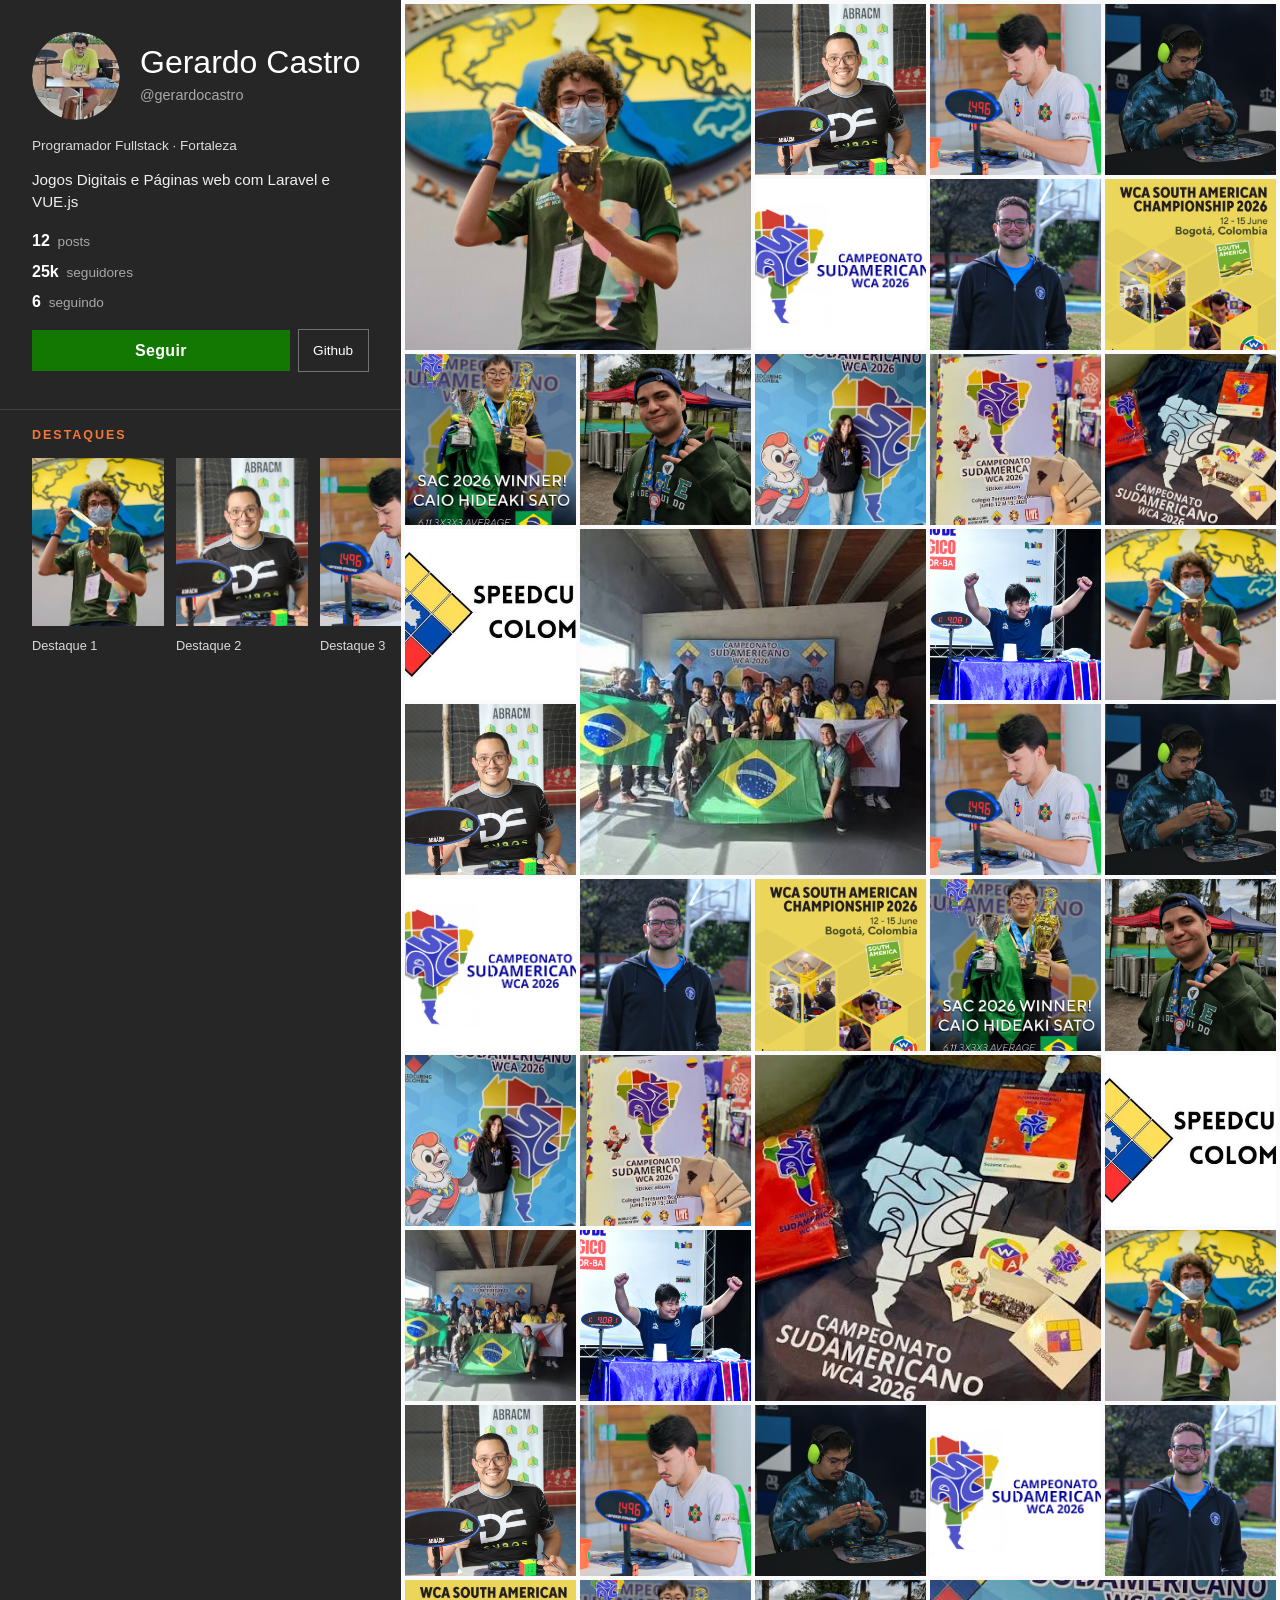
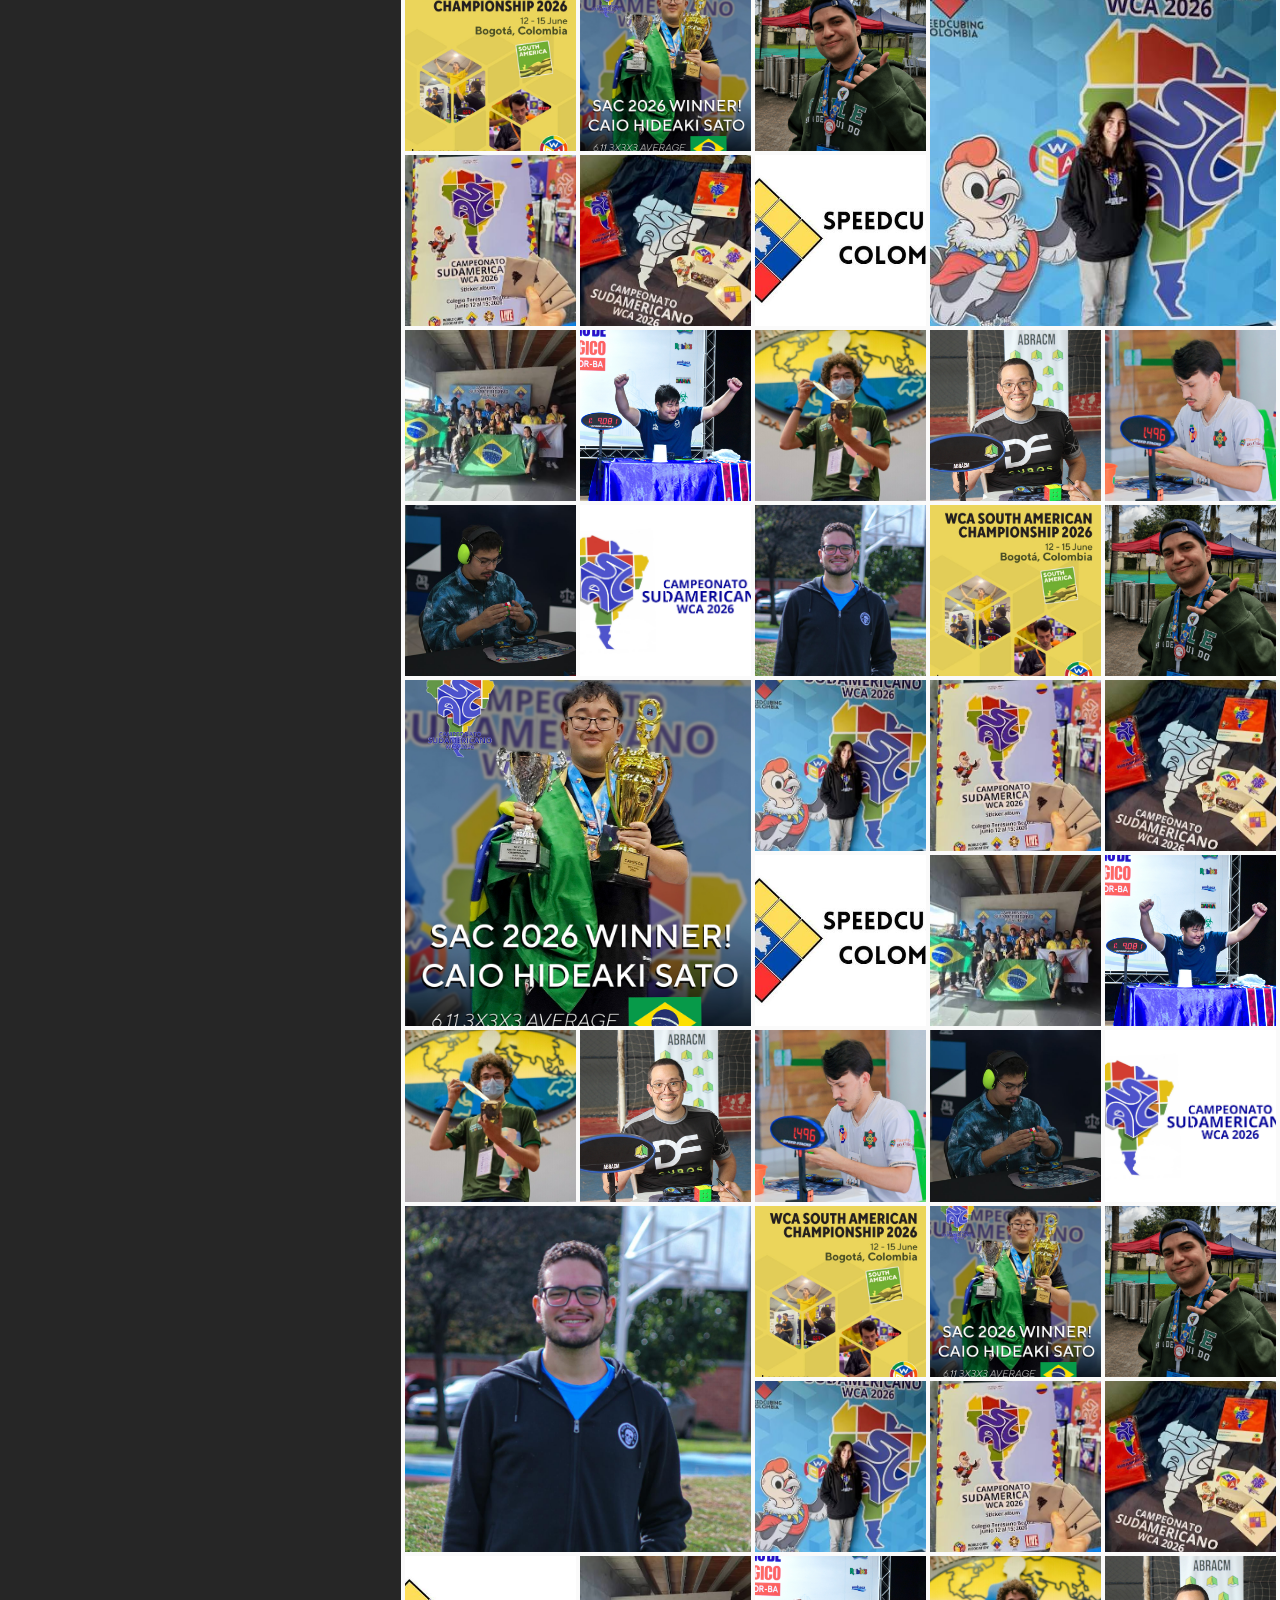
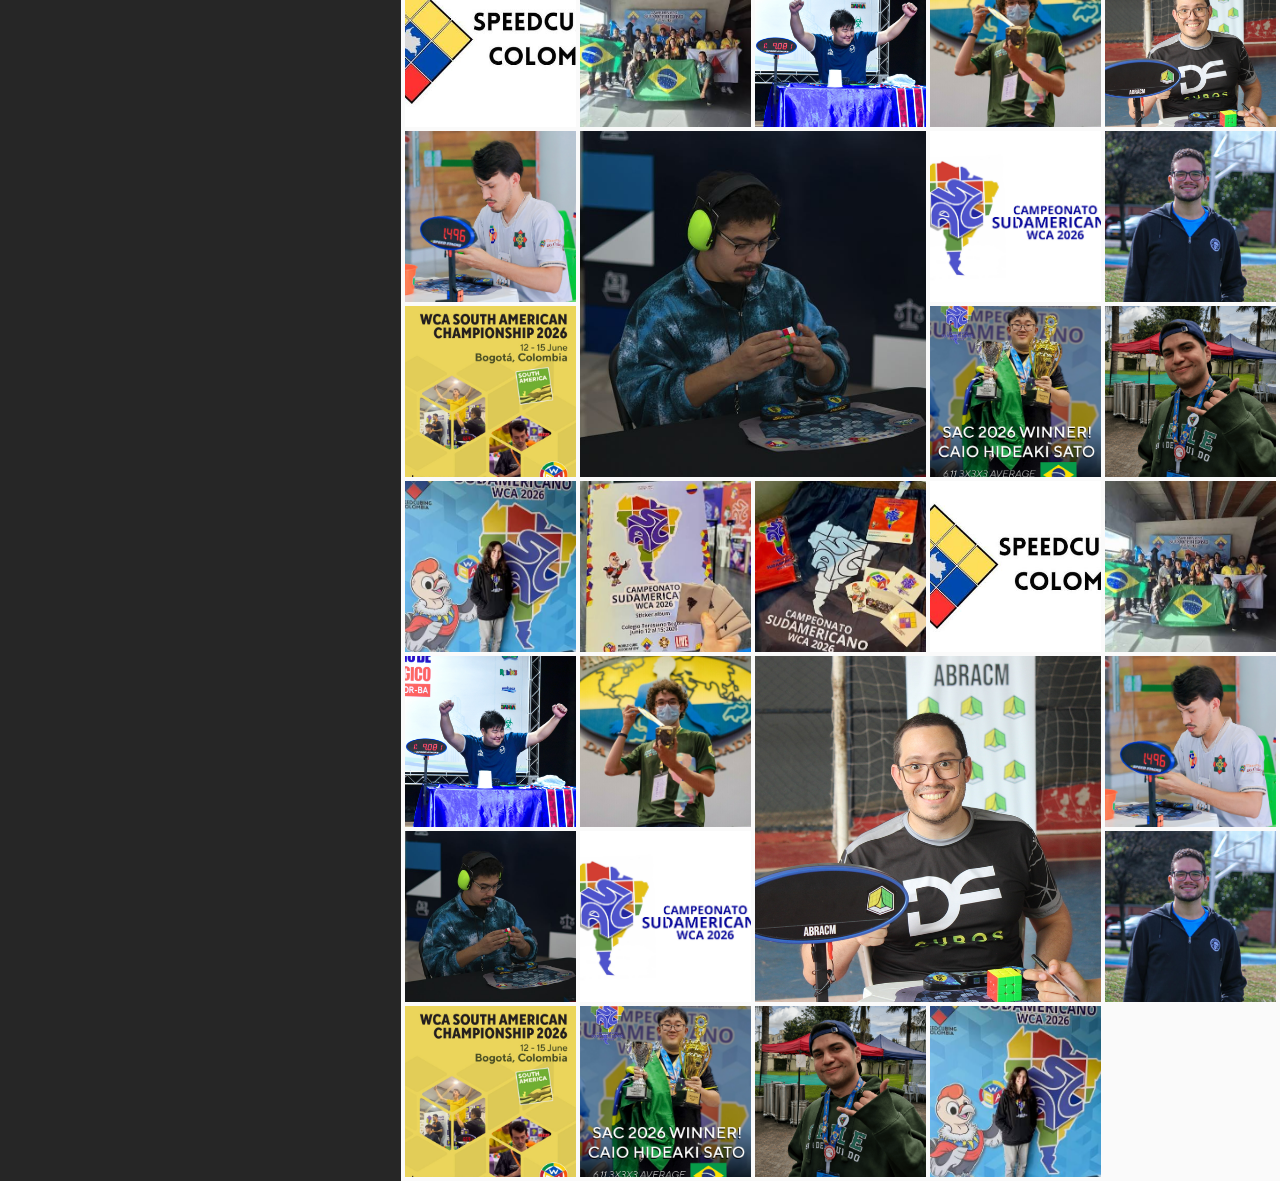
==== commit feb94610: "2809" ====
--- a/index.html
+++ b/index.html
@@ -119,7 +119,7 @@
                 <a class="celula" href="#foto-07">
                     <img src="imagens/G_F9f8zXkAAkzvy.jpg" alt="Publicação 7">
                 </a>
-                <a class="celula celula--ampla" href="#foto-08">
+                <a class="celula" href="#foto-08">
                     <img src="imagens/HK8YvvHbMAA1kE8.jpg" alt="Publicação 8">
                 </a>
                 <a class="celula" href="#foto-09">
@@ -137,12 +137,267 @@
                 <a class="celula" href="#foto-13">
                     <img src="imagens/images (4).jpg" alt="Publicação 13">
                 </a>
-                <a class="celula" href="#foto-14">
+                <a class="celula celula--ampla" href="#foto-14">
                     <img src="imagens/images.jpg" alt="Publicação 14">
                 </a>
                 <a class="celula" href="#foto-15">
                     <img src="imagens/o4fc6rxgkiodjvl6qbbk2hye0orn.jpg" alt="Publicação 15">
                 </a>
+                <a class="celula" href="#foto-01">
+                    <img src="imagens/1666149618.jpg" alt="Publicação 16">
+                </a>
+                <a class="celula" href="#foto-02">
+                    <img src="imagens/1707234969.jpg" alt="Publicação 17">
+                </a>
+                <a class="celula" href="#foto-03">
+                    <img src="imagens/8dlv43lvkflvak1109nmsfam60ao.jpg" alt="Publicação 18">
+                </a>
+                <a class="celula" href="#foto-04">
+                    <img src="imagens/90e2yrpcwqpw7p2szbnr8mu7uqdp.jpg" alt="Publicação 19">
+                </a>
+                <a class="celula" href="#foto-05">
+                    <img src="imagens/CompiladoHorizontalDL.png" alt="Publicação 20">
+                </a>
+                <a class="celula" href="#foto-06">
+                    <img src="imagens/eotj4h1msof97uyo042hebqklqcf.jpg" alt="Publicação 21">
+                </a>
+                <a class="celula" href="#foto-07">
+                    <img src="imagens/G_F9f8zXkAAkzvy.jpg" alt="Publicação 22">
+                </a>
+                <a class="celula" href="#foto-08">
+                    <img src="imagens/HK8YvvHbMAA1kE8.jpg" alt="Publicação 23">
+                </a>
+                <a class="celula" href="#foto-09">
+                    <img src="imagens/ie10jjyo1yw3egxyetloz8v48cmb.png" alt="Publicação 24">
+                </a>
+                <a class="celula" href="#foto-10">
+                    <img src="imagens/images (1).jpg" alt="Publicação 25">
+                </a>
+                <a class="celula" href="#foto-11">
+                    <img src="imagens/images (2).jpg" alt="Publicação 26">
+                </a>
+                <a class="celula celula--ampla" href="#foto-12">
+                    <img src="imagens/images (3).jpg" alt="Publicação 27">
+                </a>
+                <a class="celula" href="#foto-13">
+                    <img src="imagens/images (4).jpg" alt="Publicação 28">
+                </a>
+                <a class="celula" href="#foto-14">
+                    <img src="imagens/images.jpg" alt="Publicação 29">
+                </a>
+                <a class="celula" href="#foto-15">
+                    <img src="imagens/o4fc6rxgkiodjvl6qbbk2hye0orn.jpg" alt="Publicação 30">
+                </a>
+                <a class="celula" href="#foto-01">
+                    <img src="imagens/1666149618.jpg" alt="Publicação 31">
+                </a>
+                <a class="celula" href="#foto-02">
+                    <img src="imagens/1707234969.jpg" alt="Publicação 32">
+                </a>
+                <a class="celula" href="#foto-03">
+                    <img src="imagens/8dlv43lvkflvak1109nmsfam60ao.jpg" alt="Publicação 33">
+                </a>
+                <a class="celula" href="#foto-04">
+                    <img src="imagens/90e2yrpcwqpw7p2szbnr8mu7uqdp.jpg" alt="Publicação 34">
+                </a>
+                <a class="celula" href="#foto-05">
+                    <img src="imagens/CompiladoHorizontalDL.png" alt="Publicação 35">
+                </a>
+                <a class="celula" href="#foto-06">
+                    <img src="imagens/eotj4h1msof97uyo042hebqklqcf.jpg" alt="Publicação 36">
+                </a>
+                <a class="celula" href="#foto-07">
+                    <img src="imagens/G_F9f8zXkAAkzvy.jpg" alt="Publicação 37">
+                </a>
+                <a class="celula" href="#foto-08">
+                    <img src="imagens/HK8YvvHbMAA1kE8.jpg" alt="Publicação 38">
+                </a>
+                <a class="celula" href="#foto-09">
+                    <img src="imagens/ie10jjyo1yw3egxyetloz8v48cmb.png" alt="Publicação 39">
+                </a>
+                <a class="celula celula--ampla" href="#foto-10">
+                    <img src="imagens/images (1).jpg" alt="Publicação 40">
+                </a>
+                <a class="celula" href="#foto-11">
+                    <img src="imagens/images (2).jpg" alt="Publicação 41">
+                </a>
+                <a class="celula" href="#foto-12">
+                    <img src="imagens/images (3).jpg" alt="Publicação 42">
+                </a>
+                <a class="celula" href="#foto-13">
+                    <img src="imagens/images (4).jpg" alt="Publicação 43">
+                </a>
+                <a class="celula" href="#foto-14">
+                    <img src="imagens/images.jpg" alt="Publicação 44">
+                </a>
+                <a class="celula" href="#foto-15">
+                    <img src="imagens/o4fc6rxgkiodjvl6qbbk2hye0orn.jpg" alt="Publicação 45">
+                </a>
+                <a class="celula" href="#foto-01">
+                    <img src="imagens/1666149618.jpg" alt="Publicação 46">
+                </a>
+                <a class="celula" href="#foto-02">
+                    <img src="imagens/1707234969.jpg" alt="Publicação 47">
+                </a>
+                <a class="celula" href="#foto-03">
+                    <img src="imagens/8dlv43lvkflvak1109nmsfam60ao.jpg" alt="Publicação 48">
+                </a>
+                <a class="celula" href="#foto-04">
+                    <img src="imagens/90e2yrpcwqpw7p2szbnr8mu7uqdp.jpg" alt="Publicação 49">
+                </a>
+                <a class="celula" href="#foto-05">
+                    <img src="imagens/CompiladoHorizontalDL.png" alt="Publicação 50">
+                </a>
+                <a class="celula" href="#foto-06">
+                    <img src="imagens/eotj4h1msof97uyo042hebqklqcf.jpg" alt="Publicação 51">
+                </a>
+                <a class="celula" href="#foto-07">
+                    <img src="imagens/G_F9f8zXkAAkzvy.jpg" alt="Publicação 52">
+                </a>
+                <a class="celula celula--ampla" href="#foto-08">
+                    <img src="imagens/HK8YvvHbMAA1kE8.jpg" alt="Publicação 53">
+                </a>
+                <a class="celula" href="#foto-09">
+                    <img src="imagens/ie10jjyo1yw3egxyetloz8v48cmb.png" alt="Publicação 54">
+                </a>
+                <a class="celula" href="#foto-10">
+                    <img src="imagens/images (1).jpg" alt="Publicação 55">
+                </a>
+                <a class="celula" href="#foto-11">
+                    <img src="imagens/images (2).jpg" alt="Publicação 56">
+                </a>
+                <a class="celula" href="#foto-12">
+                    <img src="imagens/images (3).jpg" alt="Publicação 57">
+                </a>
+                <a class="celula" href="#foto-13">
+                    <img src="imagens/images (4).jpg" alt="Publicação 58">
+                </a>
+                <a class="celula" href="#foto-14">
+                    <img src="imagens/images.jpg" alt="Publicação 59">
+                </a>
+                <a class="celula" href="#foto-15">
+                    <img src="imagens/o4fc6rxgkiodjvl6qbbk2hye0orn.jpg" alt="Publicação 60">
+                </a>
+                <a class="celula" href="#foto-01">
+                    <img src="imagens/1666149618.jpg" alt="Publicação 61">
+                </a>
+                <a class="celula" href="#foto-02">
+                    <img src="imagens/1707234969.jpg" alt="Publicação 62">
+                </a>
+                <a class="celula" href="#foto-03">
+                    <img src="imagens/8dlv43lvkflvak1109nmsfam60ao.jpg" alt="Publicação 63">
+                </a>
+                <a class="celula" href="#foto-04">
+                    <img src="imagens/90e2yrpcwqpw7p2szbnr8mu7uqdp.jpg" alt="Publicação 64">
+                </a>
+                <a class="celula" href="#foto-05">
+                    <img src="imagens/CompiladoHorizontalDL.png" alt="Publicação 65">
+                </a>
+                <a class="celula celula--ampla" href="#foto-06">
+                    <img src="imagens/eotj4h1msof97uyo042hebqklqcf.jpg" alt="Publicação 66">
+                </a>
+                <a class="celula" href="#foto-07">
+                    <img src="imagens/G_F9f8zXkAAkzvy.jpg" alt="Publicação 67">
+                </a>
+                <a class="celula" href="#foto-08">
+                    <img src="imagens/HK8YvvHbMAA1kE8.jpg" alt="Publicação 68">
+                </a>
+                <a class="celula" href="#foto-09">
+                    <img src="imagens/ie10jjyo1yw3egxyetloz8v48cmb.png" alt="Publicação 69">
+                </a>
+                <a class="celula" href="#foto-10">
+                    <img src="imagens/images (1).jpg" alt="Publicação 70">
+                </a>
+                <a class="celula" href="#foto-11">
+                    <img src="imagens/images (2).jpg" alt="Publicação 71">
+                </a>
+                <a class="celula" href="#foto-12">
+                    <img src="imagens/images (3).jpg" alt="Publicação 72">
+                </a>
+                <a class="celula" href="#foto-13">
+                    <img src="imagens/images (4).jpg" alt="Publicação 73">
+                </a>
+                <a class="celula" href="#foto-14">
+                    <img src="imagens/images.jpg" alt="Publicação 74">
+                </a>
+                <a class="celula" href="#foto-15">
+                    <img src="imagens/o4fc6rxgkiodjvl6qbbk2hye0orn.jpg" alt="Publicação 75">
+                </a>
+                <a class="celula" href="#foto-01">
+                    <img src="imagens/1666149618.jpg" alt="Publicação 76">
+                </a>
+                <a class="celula" href="#foto-02">
+                    <img src="imagens/1707234969.jpg" alt="Publicação 77">
+                </a>
+                <a class="celula" href="#foto-03">
+                    <img src="imagens/8dlv43lvkflvak1109nmsfam60ao.jpg" alt="Publicação 78">
+                </a>
+                <a class="celula celula--ampla" href="#foto-04">
+                    <img src="imagens/90e2yrpcwqpw7p2szbnr8mu7uqdp.jpg" alt="Publicação 79">
+                </a>
+                <a class="celula" href="#foto-05">
+                    <img src="imagens/CompiladoHorizontalDL.png" alt="Publicação 80">
+                </a>
+                <a class="celula" href="#foto-06">
+                    <img src="imagens/eotj4h1msof97uyo042hebqklqcf.jpg" alt="Publicação 81">
+                </a>
+                <a class="celula" href="#foto-07">
+                    <img src="imagens/G_F9f8zXkAAkzvy.jpg" alt="Publicação 82">
+                </a>
+                <a class="celula" href="#foto-08">
+                    <img src="imagens/HK8YvvHbMAA1kE8.jpg" alt="Publicação 83">
+                </a>
+                <a class="celula" href="#foto-09">
+                    <img src="imagens/ie10jjyo1yw3egxyetloz8v48cmb.png" alt="Publicação 84">
+                </a>
+                <a class="celula" href="#foto-10">
+                    <img src="imagens/images (1).jpg" alt="Publicação 85">
+                </a>
+                <a class="celula" href="#foto-11">
+                    <img src="imagens/images (2).jpg" alt="Publicação 86">
+                </a>
+                <a class="celula" href="#foto-12">
+                    <img src="imagens/images (3).jpg" alt="Publicação 87">
+                </a>
+                <a class="celula" href="#foto-13">
+                    <img src="imagens/images (4).jpg" alt="Publicação 88">
+                </a>
+                <a class="celula" href="#foto-14">
+                    <img src="imagens/images.jpg" alt="Publicação 89">
+                </a>
+                <a class="celula" href="#foto-15">
+                    <img src="imagens/o4fc6rxgkiodjvl6qbbk2hye0orn.jpg" alt="Publicação 90">
+                </a>
+                <a class="celula" href="#foto-01">
+                    <img src="imagens/1666149618.jpg" alt="Publicação 91">
+                </a>
+                <a class="celula celula--ampla" href="#foto-02">
+                    <img src="imagens/1707234969.jpg" alt="Publicação 92">
+                </a>
+                <a class="celula" href="#foto-03">
+                    <img src="imagens/8dlv43lvkflvak1109nmsfam60ao.jpg" alt="Publicação 93">
+                </a>
+                <a class="celula" href="#foto-04">
+                    <img src="imagens/90e2yrpcwqpw7p2szbnr8mu7uqdp.jpg" alt="Publicação 94">
+                </a>
+                <a class="celula" href="#foto-05">
+                    <img src="imagens/CompiladoHorizontalDL.png" alt="Publicação 95">
+                </a>
+                <a class="celula" href="#foto-06">
+                    <img src="imagens/eotj4h1msof97uyo042hebqklqcf.jpg" alt="Publicação 96">
+                </a>
+                <a class="celula" href="#foto-07">
+                    <img src="imagens/G_F9f8zXkAAkzvy.jpg" alt="Publicação 97">
+                </a>
+                <a class="celula" href="#foto-08">
+                    <img src="imagens/HK8YvvHbMAA1kE8.jpg" alt="Publicação 98">
+                </a>
+                <a class="celula" href="#foto-09">
+                    <img src="imagens/ie10jjyo1yw3egxyetloz8v48cmb.png" alt="Publicação 99">
+                </a>
+                <a class="celula" href="#foto-10">
+                    <img src="imagens/images (1).jpg" alt="Publicação 100">
+                </a>
             </div>
         </main>
     </div>
@@ -262,4 +517,4 @@
     </div>
 </body>
 
-</html>
+</html>
--- a/style.css
+++ b/style.css
@@ -6,11 +6,12 @@
     padding: 0;
 }
 
+/* Variáveis */
 :root {
     --bg: #fafafa;
     --painel: #262626;
-    --destaque: #0095f6;
-    --destaque-hover: #1877f2;
+    --destaque: #137801;
+    --destaque-hover: #45A201;
     --rosa: #e1306c;
     --roxo: #833ab4;
     --laranja: #f77737;
@@ -63,8 +64,8 @@
 }
 
 .barra-lateral {
-    flex: 1 1 36rem;
-    width: min(100%, 36rem);
+    flex: 1 1 25rem;
+    width: min(100%, 25rem);
     max-width: 100%;
     background: var(--painel);
 }
@@ -257,7 +258,7 @@
 
 .grade {
     display: grid;
-    grid-template-columns: repeat(3, minmax(0, 1fr));
+    grid-template-columns: repeat(5, minmax(0, 1fr));
     grid-auto-flow: dense;
     gap: var(--espaco);
     width: 100%;
@@ -402,4 +403,4 @@
         width: auto;
         max-width: 100%;
     }
-}
+}
